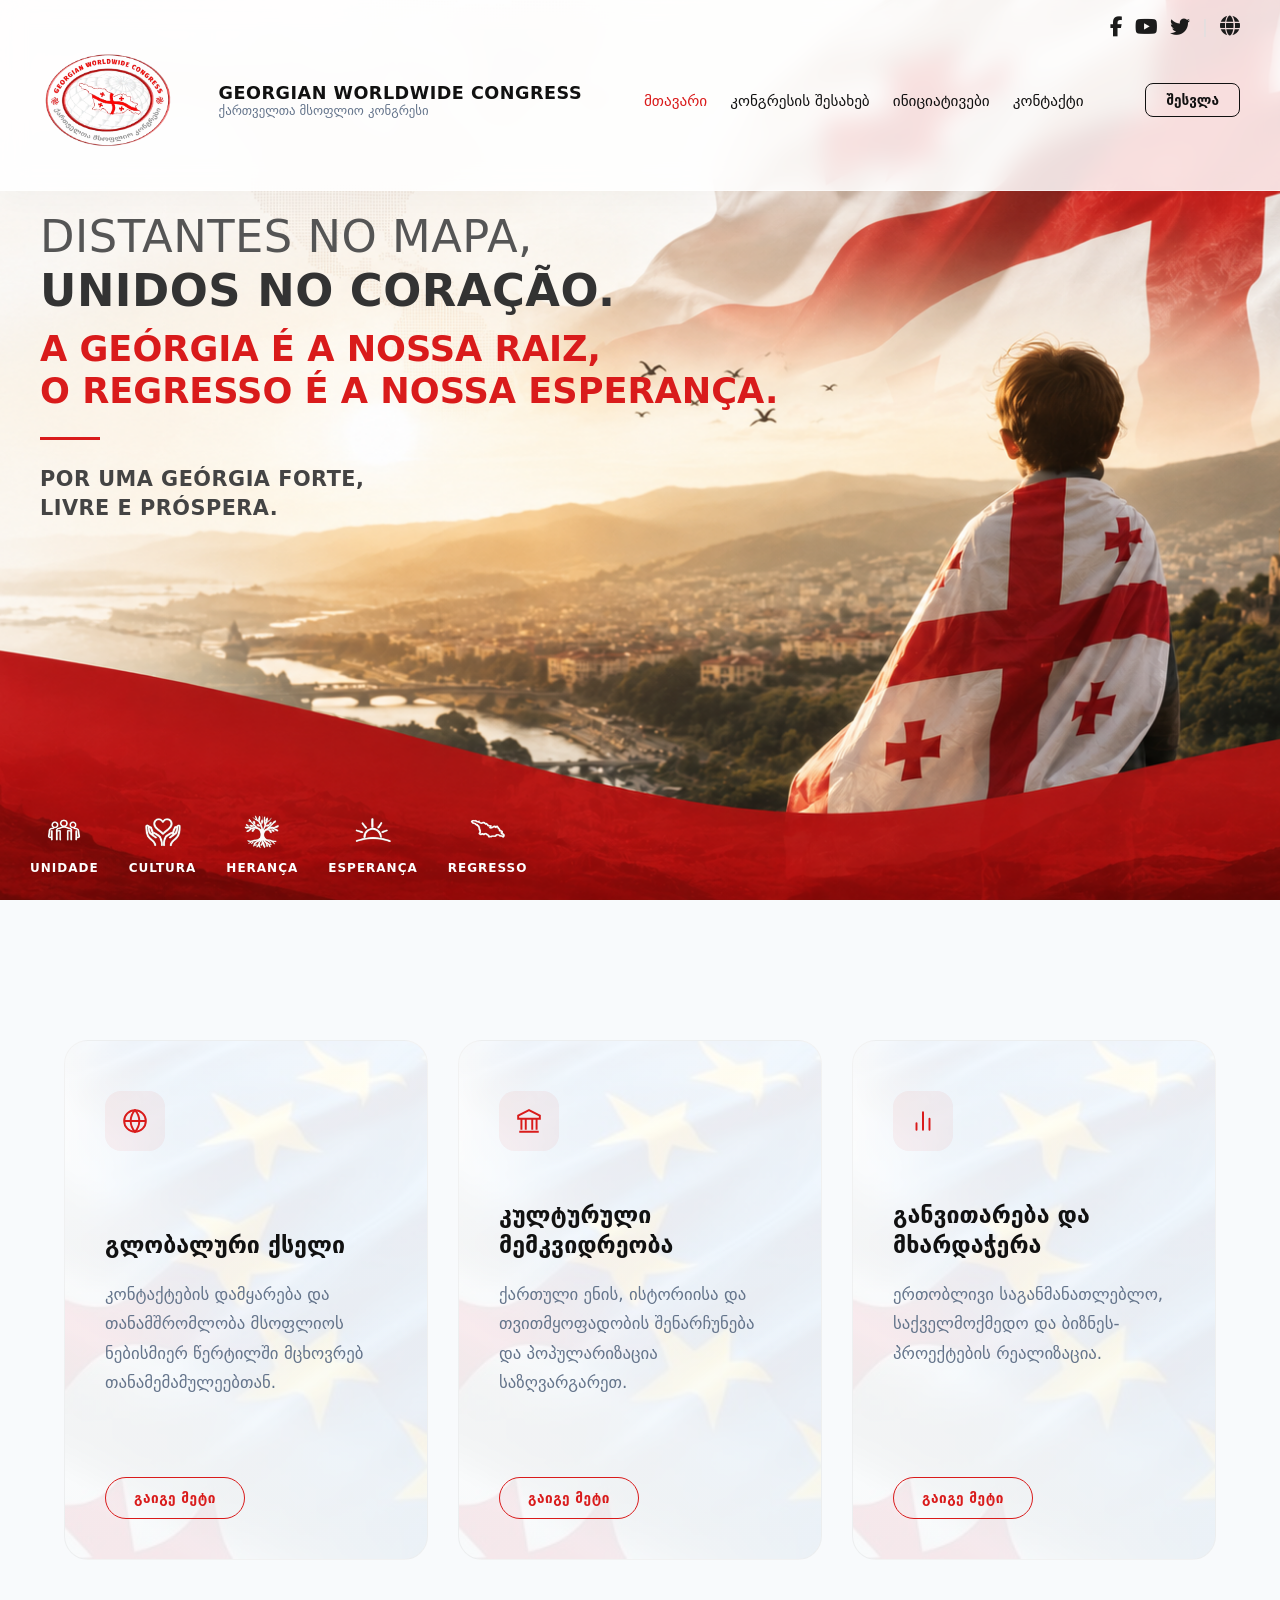
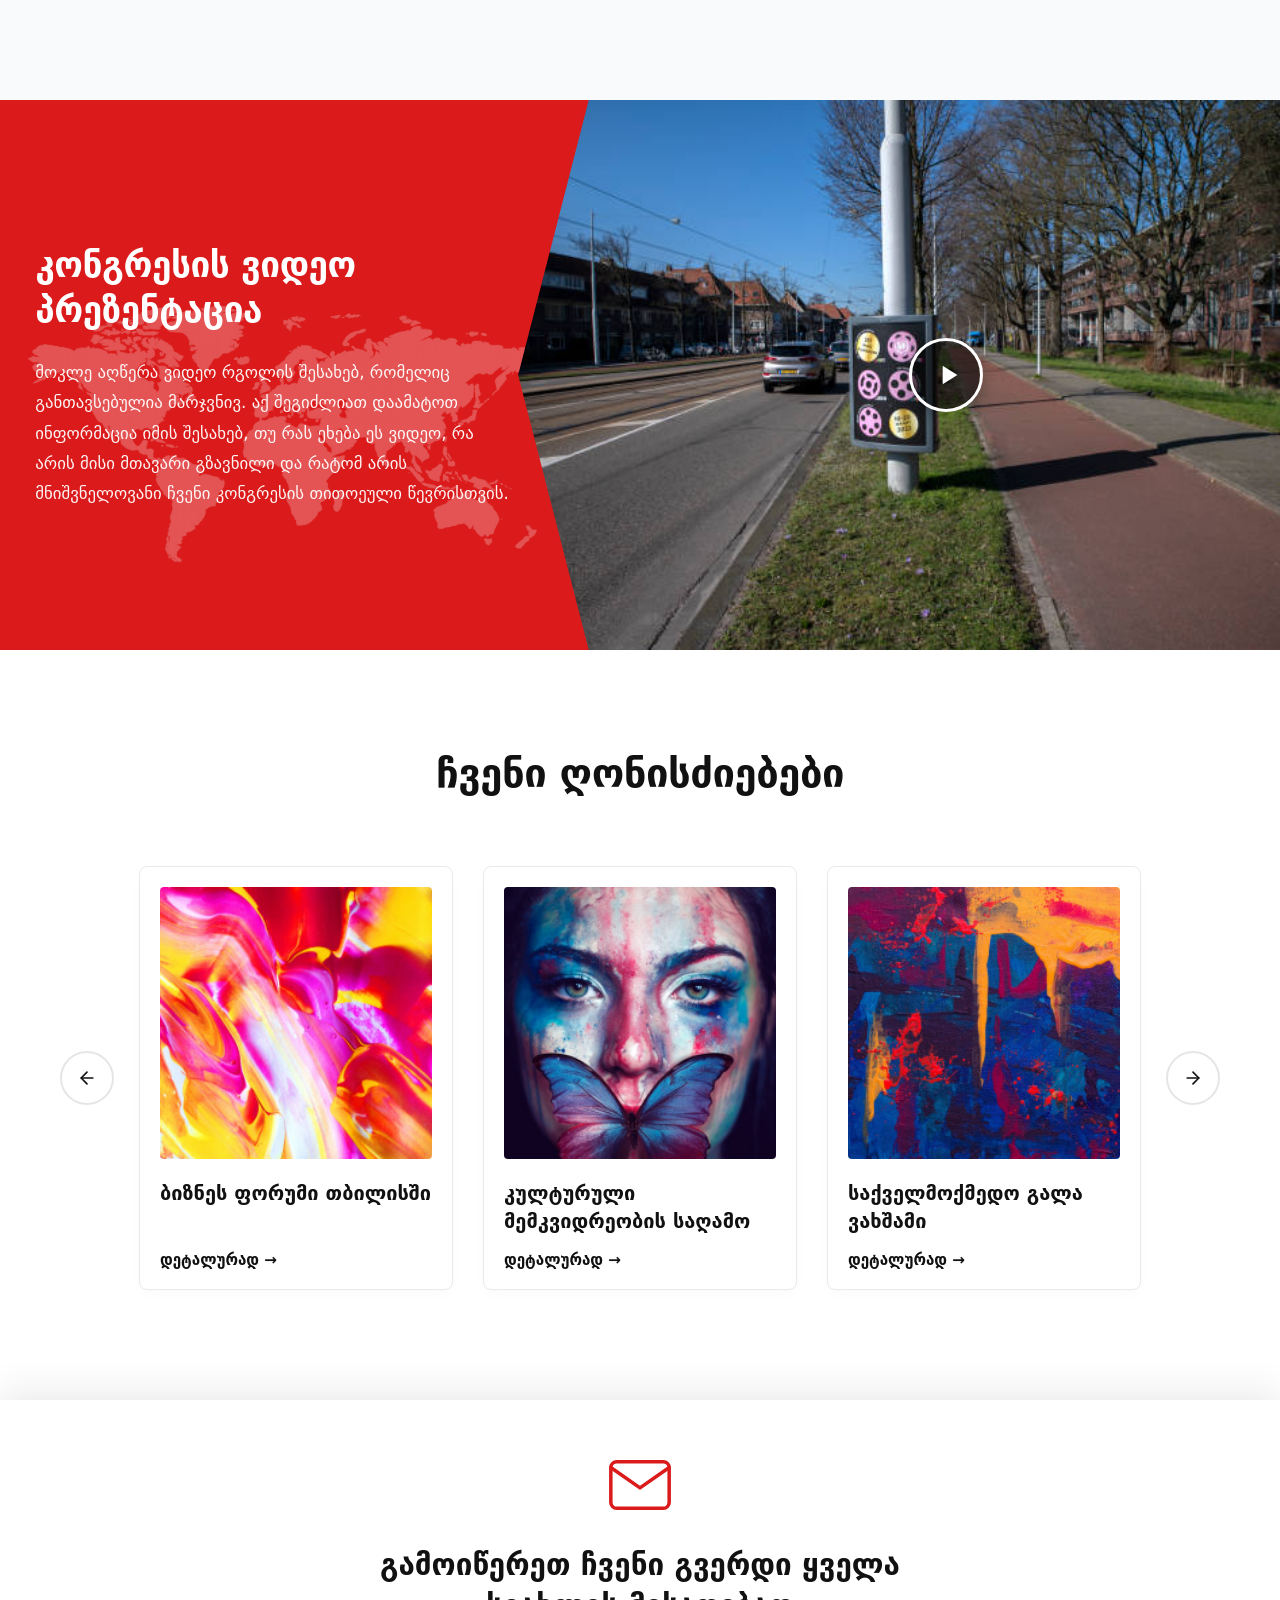
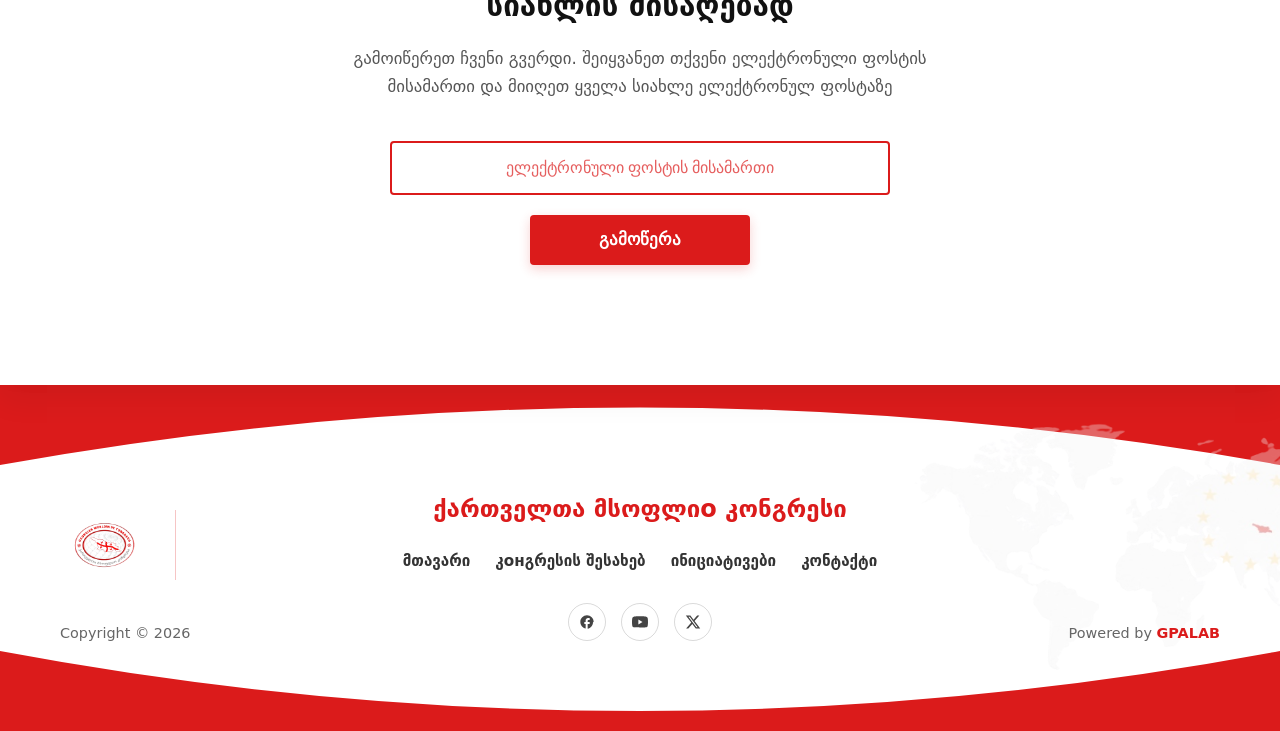
==== index.html @ 99707a94 "fix: update footer waves and position world map" ====
<!DOCTYPE html>
<html lang="ka">
<head>
    <meta charset="UTF-8">
    <meta name="viewport" content="width=device-width, initial-scale=1.0">
    <title>Georgian Worldwide Congress</title>
    <link rel="stylesheet" href="css/style.css">
    <link rel="stylesheet" href="https://cdnjs.cloudflare.com/ajax/libs/font-awesome/6.4.2/css/all.min.css">
</head>
<body>
<!-- ქუდი დაბინდული ფონის ეფექტით (Blur) -->
<header class="header">
    <div class="header__wrap">
        <!-- ლოგო -->
        <a href="#" class="logo">
            <img src="images/logo.png" alt="Logo" class="logo__img">
            <div class="logo__text">
                <span class="logo__title">Georgian Worldwide Congress</span>
                <span class="logo__subtitle">ქართველთა მსოფლიო კონგრესი</span>
            </div>
        </a>
        <!-- ნავიგაცია -->
        <nav class="header__nav">
            <ul class="navigation__list">
                <li><a href="#" class="navigation__link navigation__link--active">მთავარი</a></li>
                <li><a href="#" class="navigation__link">კონგრესის შესახებ</a></li>
                <li><a href="#" class="navigation__link">ინიციატივები</a></li>
                <li><a href="#" class="navigation__link">კონტაქტი</a></li>
            </ul>
            <!-- ბლოკი, რომელიც გამოსახული იქნება მხოლოდ მენიუს მობილურ ვერსიაში -->
            <div class="header__menu-mobile-meta">
                <div class="header__socials">
                    <a href="https://facebook.com" class="header__social-link" target="_blank"><i class="fab fa-facebook-f"></i></a>
                    <a href="https://youtube.com" class="header__social-link" target="_blank"><i class="fab fa-youtube"></i></a>
                    <a href="https://twitter.com" class="header__social-link" target="_blank"><i class="fab fa-twitter"></i></a>
                </div>
                <div class="header__lang">
                    <button class="header__lang-toggle" aria-label="Language"><i class="fas fa-globe"></i> ქართული</button>
                    <ul class="header__lang-dropdown">
                        <li><a href="#" class="header__lang-item active">ქართული</a></li>
                        <li><a href="#" class="header__lang-item">English</a></li>
                        <li><a href="#" class="header__lang-item">Deutsch</a></li>
                    </ul>
                </div>
            </div>
        </nav>
        <!-- მარჯვენა ნაწილი (სოც.ქსელები, ენა, ღილაკი დესკტოპებისთვის) -->
        <div class="header__right">
            <div class="header__top-bar">
                <div class="header__socials">
                    <a href="https://facebook.com" class="header__social-link" target="_blank"><i class="fab fa-facebook-f"></i></a>
                    <a href="https://youtube.com" class="header__social-link" target="_blank"><i class="fab fa-youtube"></i></a>
                    <a href="https://twitter.com" class="header__social-link" target="_blank"><i class="fab fa-twitter"></i></a>
                </div>
                <span class="header__divider">|</span>
                <div class="header__lang">
                    <button class="header__lang-toggle" aria-label="Language"><i class="fas fa-globe"></i></button>
                    <ul class="header__lang-dropdown">
                        <li><a href="#" class="header__lang-item active">ქართული</a></li>
                        <li><a href="#" class="header__lang-item">English</a></li>
                        <li><a href="#" class="header__lang-item">Deutsch</a></li>
                    </ul>
                </div>
            </div>
            <div class="header__action">
                <a href="#" class="btn btn--outline">შესვლა</a>
            </div>
        </div>
        <!-- ბურგერ-მენიუს ღილაკი -->
        <button class="header__burger" aria-label="Toggle menu">
            <span></span>
            <span></span>
            <span></span>
        </button>
    </div>
</header>
<main>
    <!-- პრემიალური Hero-ბლოკი ვიდეო-ფოტო ყდით -->
    <section class="hero-premium">
        <div class="hero-premium__container">
            <!-- ტექსტური ბლოკი -->
            <div class="hero-content">
                <h1 class="hero-content__title">
                    DISTANTES NO MAPA,<br>
                    <span>UNIDOS NO CORAÇÃO.</span>
                </h1>
                <p class="hero-content__subtitle">
                    A GEÓRGIA É A NOSSA RAIZ,<br>
                    O REGRESSO É A NOSSA ESPERANÇA.
                </p>
                <!-- წითელი გამყოფი ხაზი -->
                <div class="hero-content__divider"></div>
                <p class="hero-content__desc">
                    POR UMA GEÓRGIA FORTE,<br>
                    LIVRE E PRÓSPERA.
                </p>
            </div>
            <!-- დინამიური აიქონი ბმულების ბლოკი -->
            <div class="hero-features">
                <a href="#unidade" class="hero-features__item">
                    <div class="hero-features__icon">
                        <img src="images/icons/unidade.png" alt="Unidade" class="hero-features__img">
                    </div>
                    <span class="hero-features__label">UNIDADE</span>
                </a>
                <a href="#cultura" class="hero-features__item">
                    <div class="hero-features__icon">
                        <img src="images/icons/cultura.png" alt="Cultura" class="hero-features__img">
                    </div>
                    <span class="hero-features__label">CULTURA</span>
                </a>
                <a href="#heranca" class="hero-features__item">
                    <div class="hero-features__icon">
                        <img src="images/icons/life.png" alt="Life" class="hero-features__img">
                    </div>
                    <span class="hero-features__label">HERANÇA</span>
                </a>
                <a href="#esperanca" class="hero-features__item">
                    <div class="hero-features__icon">
                        <img src="images/icons/sun.png" alt="Sun Icon" class="hero-features__img">
                    </div>
                    <span class="hero-features__label">ESPERANÇA</span>
                </a>
                <a href="#regresso" class="hero-features__item">
                    <div class="hero-features__icon">
                        <img src="images/icons/geo.png" alt="Georgia map" class="hero-features__img">
                    </div>
                    <span class="hero-features__label">REGRESSO</span>
                </a>
            </div>
        </div>
    </section>
    <!-- ვიზულაური ბარათების ბლოკი (მოღვაწეობის მიმართულებები) -->
    <section class="features">
        <div class="container">
            <div class="features__grid">
                <!-- ბარათი 1 -->
                <a href="#" class="card card--network">
                    <div class="card__background-flag"></div>
                    <div class="card__icon-box">
                        <svg viewBox="0 0 24 24" fill="none" stroke="currentColor" stroke-width="1.8">
                            <circle cx="12" cy="12" r="10"/>
                            <path d="M12 2a15.3 15.3 0 0 1 4 10 15.3 15.3 0 0 1-4 10 15.3 15.3 0 0 1-4-10 15.3 15.3 0 0 1 4-10z"/>
                            <path d="M2 12h20"/>
                        </svg>
                    </div>
                    <h3 class="card__title">გლობალური ქსელი</h3>
                    <p class="card__text">კონტაქტების დამყარება და თანამშრომლობა მსოფლიოს ნებისმიერ წერტილში მცხოვრებ თანამემამულეებთან.</p>
                    <div class="card__action">
                        <span>გაიგე მეტი</span>
                    </div>
                </a>
                <!-- ბარათი 2 -->
                <a href="#" class="card card--culture">
                    <div class="card__background-flag"></div>
                    <div class="card__icon-box">
                        <svg viewBox="0 0 24 24" fill="none" stroke="currentColor" stroke-width="1.8">
                            <path d="M3 22h18M5 10v10M9 10v10M15 10v10M19 10v10M12 2L2 7v3h20V7L12 2z"/>
                        </svg>
                    </div>
                    <h3 class="card__title">კულტურული მემკვიდრეობა</h3>
                    <p class="card__text">ქართული ენის, ისტორიისა და თვითმყოფადობის შენარჩუნება და პოპულარიზაცია საზღვარგარეთ.</p>
                    <div class="card__action">
                        <span>გაიგე მეტი</span>
                    </div>
                </a>
                <!-- ბარათი 3 -->
                <a href="#" class="card card--growth">
                    <div class="card__background-flag"></div>
                    <div class="card__icon-box">
                        <svg viewBox="0 0 24 24" fill="none" stroke="currentColor" stroke-width="1.8">
                            <path d="M18 20V10M12 20V4M6 20v-6" stroke-linecap="round" stroke-linejoin="round"/>
                        </svg>
                    </div>
                    <h3 class="card__title">განვითარება და მხარდაჭერა</h3>
                    <p class="card__text">ერთობლივი საგანმანათლებლო, საქველმოქმედო და ბიზნეს-პროექტების რეალიზაცია.</p>
                    <div class="card__action">
                        <span>გაიგე მეტი</span>
                    </div>
                </a>
            </div>
        </div>
    </section>
    <!-- ==========================================================================
   6. ვიდეო სექცია (VIDEO SECTION)
   ========================================================================== -->
    <section class="video-section">
        <!-- მარცხენა ტექსტური ბლოკი -->
        <div class="video-section__content">
            <div class="video-section__bg-map"></div>
            <div class="video-section__text-wrapper">
                <h2 class="video-section__title">კონგრესის ვიდეო პრეზენტაცია</h2>
                <p class="video-section__text">
                    მოკლე აღწერა ვიდეო რგოლის შესახებ, რომელიც განთავსებულია მარჯვნივ. აქ შეგიძლიათ დაამატოთ ინფორმაცია იმის შესახებ, თუ რას ეხება ეს ვიდეო, რა არის მისი მთავარი გზავნილი და რატომ არის მნიშვნელოვანი ჩვენი კონგრესის თითოეული წევრისთვის.
                </p>
            </div>
        </div>
        <!-- მარჯვენა ნაწილი ვიდეოთი -->
        <div class="video-section__media">
            <video class="video-section__video" id="promo-video" playsinline poster="images/poster.jpg">
                <source src="videos/example.mp4" type="video/mp4">
                Your browser does not support the video tag.
            </video>
            <!-- ვიდეოს მართვის ღილაკი -->
            <button class="video-control-btn" id="video-control-btn" aria-label="Play video">
                <!-- აიქონი Play -->
                <svg class="icon-play" viewBox="0 0 24 24" fill="currentColor">
                    <path d="M8 5v14l11-7z"/>
                </svg>
                <!-- აიქონი Pause -->
                <svg class="icon-pause" viewBox="0 0 24 24" fill="currentColor" style="display: none;">
                    <path d="M6 19h4V5H6v14zm8-14v14h4V5h-4z"/>
                </svg>
                <!-- აიქონი Replay -->
                <svg class="icon-replay" viewBox="0 0 24 24" fill="currentColor" style="display: none;">
                    <path d="M12 5V1L7 6l5 5V7c3.31 0 6 2.69 6 6s-2.69 6-6 6-6-2.69-6-6H4c0 4.42 3.58 8 8 8s8-3.58 8-8-3.58-8-8-8z"/>
                </svg>
            </button>
        </div>
    </section>
    <!-- ==========================================================================
   7. ღონისძიებების სლაიდერი (EVENTS SLIDER)
   ========================================================================== -->
    <section class="events-section">
        <div class="events-container">
            <!-- სექციის სათაური -->
            <h2 class="events-section-title">ჩვენი ღონისძიებები</h2>
            <div class="slider-wrapper">
                <!-- მარცხენა ისარი -->
                <button class="slider-arrow prev-arrow" id="slider-prev" aria-label="Предыдущий слайд">
                    <svg viewBox="0 0 24 24" fill="none" stroke="currentColor" stroke-width="2" stroke-linecap="round" stroke-linejoin="round">
                        <line x1="19" y1="12" x2="5" y2="12"></line>
                        <polyline points="12 19 5 12 12 5"></polyline>
                    </svg>
                </button>
                <!-- სლაიდერის ფანჯარა -->
                <div class="events-slider-track" id="events-slider-track">
                    <!-- ბარათი 1 -->
                    <div class="event-card">
                        <div class="event-card__image-wrapper">
                            <img src="images/events/event-1.jpg" alt="Event 1" class="event-card__image">
                        </div>
                        <h3 class="event-card__title">ბიზნეს ფორუმი თბილისში</h3>
                        <a href="#" class="event-card__link">დეტალურად →</a>
                    </div>
                    <!-- ბარათი 2 -->
                    <div class="event-card">
                        <div class="event-card__image-wrapper">
                            <img src="images/events/event-2.jpg" alt="Event 2" class="event-card__image">
                        </div>
                        <h3 class="event-card__title">კულტურული მემკვიდრეობის საღამო</h3>
                        <a href="#" class="event-card__link">დეტალურად →</a>
                    </div>
                    <!-- ბარათი 3 -->
                    <div class="event-card">
                        <div class="event-card__image-wrapper">
                            <img src="images/events/event-3.jpg" alt="Event 3" class="event-card__image">
                        </div>
                        <h3 class="event-card__title">საქველმოქმედო გალა ვახშამი</h3>
                        <a href="#" class="event-card__link">დეტალურად →</a>
                    </div>
                    <!-- ბარათი 4 -->
                    <div class="event-card">
                        <div class="event-card__image-wrapper">
                            <img src="images/events/event-4.jpg" alt="Event 4" class="event-card__image">
                        </div>
                        <h3 class="event-card__title">ახალგაზრდული კონგრესი 2026</h3>
                        <a href="#" class="event-card__link">დეტალურად →</a>
                    </div>
                    <!-- ბარათი 5 -->
                    <div class="event-card">
                        <div class="event-card__image-wrapper">
                            <img src="images/events/event-5.jpg" alt="Event 5" class="event-card__image">
                        </div>
                        <h3 class="event-card__title">საინვესტიციო პანელი</h3>
                        <a href="#" class="event-card__link">დეტალურად →</a>
                    </div>
                </div>
                <!-- მარჯვენა ისარი -->
                <button class="slider-arrow next-arrow" id="slider-next" aria-label="Следующий слайд">
                    <svg viewBox="0 0 24 24" fill="none" stroke="currentColor" stroke-width="2" stroke-linecap="round" stroke-linejoin="round">
                        <line x1="5" y1="12" x2="19" y2="12"></line>
                        <polyline points="12 5 19 12 12 19"></polyline>
                    </svg>
                </button>
            </div>
        </div>
    </section>
    <!-- ==========================================================================
   8. სიახლეების გამოწერა (NEWSLETTER SECTION)
   ========================================================================== -->
    <section class="newsletter-section">
        <div class="newsletter-container">
            <!-- კონვერტის აიქონი -->
            <div class="newsletter-icon-wrapper">
                <svg class="newsletter-icon" viewBox="0 0 24 24" fill="none" stroke="currentColor" stroke-width="1.5" stroke-linecap="round" stroke-linejoin="round">
                    <path d="M4 4h16c1.1 0 2 .9 2 2v12c0 1.1-.9 2-2 2H4c-1.1 0-2-.9-2-2V6c0-1.1.9-2 2-2z"></path>
                    <polyline points="22,6 12,13 2,6"></polyline>
                </svg>
            </div>
            <!-- სათაურები ქართულად -->
            <h2 class="newsletter-title">გამოიწერეთ ჩვენი გვერდი ყველა სიახლის მისაღებად</h2>
            <p class="newsletter-subtitle">
                გამოიწერეთ ჩვენი გვერდი. შეიყვანეთ თქვენი ელექტრონული ფოსტის მისამართი და მიიღეთ ყველა სიახლე ელექტრონულ ფოსტაზე
            </p>
            <!-- გამოწერის ფორმა -->
            <form class="newsletter-form" id="newsletter-form">
                <div class="newsletter-input-group">
                    <input
                            type="email"
                            class="newsletter-input"
                            placeholder="ელექტრონული ფოსტის მისამართი"
                            required
                            aria-label="Email address"
                    >
                </div>
                <button type="submit" class="newsletter-btn">გამოწერა</button>
            </form>
        </div>
    </section>
</main>
<!-- ==========================================================================
   9. ფუტერი
   ========================================================================== -->
<footer class="main-footer">
    <div class="footer-wave-top">
        <svg viewBox="0 0 1440 140" fill="none" preserveAspectRatio="none" xmlns="http://www.w3.org/2000/svg">
            <path d="M0,0 L0,80 Q720,-35 1440,80 L1440,0 Z" fill="#DB1B1B"/>
        </svg>
    </div>
    <div class="footer-wave-bottom">
        <svg viewBox="0 0 1440 140" fill="none" preserveAspectRatio="none" xmlns="http://www.w3.org/2000/svg">
            <path d="M0,140 L0,60 Q720,180 1440,60 L1440,140 Z" fill="#DB1B1B"/>
        </svg>
    </div>
    <div class="footer-container">
        <div class="footer-grid">
            <div class="footer-col footer-col-left">
                <div class="logo-wrapper">
                    <img src="images/logo.png" alt="Logo" class="footer-left-logo">
                    <div class="vertical-divider"></div>
                </div>
                <div class="copyright-box">
                    <p class="footer-text">Copyright © 2026</p>
                </div>
            </div>
            <div class="footer-col footer-col-center">
                <h3 class="footer-brand-title">ქართველთა მსოფლიо კონგრესი</h3>
                <nav class="footer-nav">
                    <ul class="footer-nav-list">
                        <li><a href="#" class="footer-nav-link">მთავარი</a></li>
                        <li><a href="#" class="footer-nav-link">კонგრესის შესახებ</a></li>
                        <li><a href="#" class="footer-nav-link">ინიციატივები</a></li>
                        <li><a href="#" class="footer-nav-link">კონტაქტი</a></li>
                    </ul>
                </nav>
                <div class="footer-socials">
                    <a href="#" class="social-link" aria-label="Facebook">
                        <svg viewBox="0 0 24 24" fill="currentColor"><path d="M22 12c0-5.52-4.48-10-10-10S2 6.48 2 12c0 4.84 3.44 8.87 8 9.8V15H8v-3h2V9.5C10 7.57 11.57 6 13.5 6H16v3h-2c-.55 0-1 .45-1 1v2h3v3h-3v6.95c4.56-.93 8-4.96 8-9.75z"/></svg>
                    </a>
                    <a href="#" class="social-link" aria-label="YouTube">
                        <svg viewBox="0 0 24 24" fill="currentColor"><path d="M23.498 6.163a3.003 3.003 0 0 0-2.11-2.11C19.517 3.545 12 3.545 12 3.545s-7.517 0-9.388.507a3.003 3.003 0 0 0-2.11 2.11C0 8.033 0 12 0 12s0 3.967.502 5.837a3.003 3.003 0 0 0 2.11 2.11c1.871.507 9.388.507 9.388.507s7.517 0 9.388-.507a3.003 3.003 0 0 0 2.11-2.11C24 15.967 24 12 24 12s0-3.967-.502-5.837zM9.545 15.568V8.432L15.818 12l-6.273 3.568z"/></svg>
                    </a>
                    <a href="#" class="social-link" aria-label="Twitter">
                        <svg viewBox="0 0 24 24" fill="currentColor"><path d="M18.244 2.25h3.308l-7.227 8.26 8.502 11.24H16.17l-5.214-6.817L4.99 21.75H1.68l7.73-8.835L1.254 2.25H8.08l4.713 6.231zm-1.161 17.52h1.833L7.084 4.126H5.117z"/></svg>
                    </a>
                </div>
            </div>
            <div class="footer-col footer-col-right">
                <div class="placeholder-wrapper">
                    <!-- Здесь пусто, так как карта теперь позиционируется независимо ниже -->
                </div>
                <div class="developer-box">
                    <p class="footer-text">Powered by <a href="#" class="dev-link">GPALAB</a></p>
                </div>
            </div>
        </div>

        <!-- Крупная фоновая карта справа, заходящая под/над линии без обрезки -->
        <img src="images/flags/worldMap.png" alt="World Map" class="footer-bg-map">
    </div>
</footer>
<!-- ღილაკი ზემოთ (Back to Top) -->
<button class="back-to-top" id="backToTopBtn" aria-label="Наверх">
    <svg viewBox="0 0 24 24" fill="none" stroke="currentColor" stroke-width="2.5" stroke-linecap="round" stroke-linejoin="round">
        <line x1="12" y1="19" x2="12" y2="5"></line>
        <polyline points="5 12 12 5 19 12"></polyline>
    </svg>
</button>
<script src="js/main.js"></script>
</body>
</html>
---- css/style.css ----
/* ==========================================================================
   1. ცვლადები და სტილების განულება
   ========================================================================== */
:root {
    --color-primary: #D91B1B;
    --color-primary-hover: #F22222;
    --color-dark: #111111;
    --color-muted: #64748B;
    --color-light-bg: #F8FAFC;
    --color-white: #FFFFFF;
    --font-main: 'Inter', 'Segoe UI', system-ui, sans-serif;
    --transition: all 0.3s cubic-bezier(0.4, 0, 0.2, 1);
}
* {
    box-sizing: border-box;
    margin: 0;
    padding: 0;
}
body {
    font-family: var(--font-main);
    background-color: var(--color-light-bg);
    color: var(--color-dark);
    overflow-x: hidden;
}
body.no-scroll {
    overflow: hidden; /* Блокировка скролла при открытом меню */
}
.container {
    max-width: 1200px;
    margin: 0 auto;
    padding: 0 24px;
}
/* ==========================================================================
   2. ღილაკები
   ========================================================================== */
.btn {
    display: inline-flex;
    align-items: center;
    justify-content: center;
    padding: 14px 32px;
    font-size: 0.95rem;
    font-weight: 600;
    text-decoration: none;
    border-radius: 8px;
    transition: var(--transition);
    cursor: pointer;
}
.btn--primary {
    background-color: var(--color-primary);
    color: var(--color-white);
    box-shadow: 0 4px 14px rgba(217, 27, 27, 0.3);
}
.btn--primary:hover {
    background-color: var(--color-primary-hover);
    transform: translateY(-2px);
    box-shadow: 0 6px 20px rgba(217, 27, 27, 0.4);
}
.btn--secondary {
    background: rgba(255, 255, 255, 0.1);
    color: var(--color-white);
    backdrop-filter: blur(5px);
    border: 1px solid rgba(255, 255, 255, 0.2);
}
.btn--secondary:hover {
    background: rgba(255, 255, 255, 0.2);
    transform: translateY(-2px);
}
.btn--outline {
    background: transparent;
    color: var(--color-dark);
    border: 1.5px solid var(--color-dark);
    padding: 8px 20px;
    font-size: 0.85rem;
}
.btn--outline:hover {
    background: var(--color-dark);
    color: var(--color-white);
}
/* ==========================================================================
   3. ქუდი (HEADER)
   ========================================================================== */
.header {
    position: fixed;
    top: 0;
    left: 0;
    width: 100%;
    z-index: 1000;
    background: rgba(255, 255, 255, 0.85);
    backdrop-filter: blur(12px);
    border-bottom: 1px solid rgba(255, 255, 255, 0.4);
    box-shadow: 0 4px 30px rgba(0, 0, 0, 0.03);
}
.header__wrap {
    display: flex;
    align-items: center;
    justify-content: space-between;
    width: 100%;
    max-width: 1600px;
    margin: 0 auto;
    padding: 25px 40px 15px 15px;
    position: relative;
}
.logo {
    display: flex;
    align-items: center;
    gap: 16px;
    text-decoration: none;
    z-index: 1100;
}
.logo__img {
    height: 150px;
    width: auto;
    transition: height 0.3s ease;
}
.logo__title {
    display: block;
    font-size: 1.1rem;
    font-weight: 800;
    color: var(--color-dark);
    text-transform: uppercase;
    letter-spacing: 0.5px;
}
.logo__subtitle {
    display: block;
    font-size: 0.8rem;
    color: var(--color-muted);
}
.header__nav {
    display: flex;
    align-items: center;
}
.navigation__list {
    display: flex;
    list-style: none;
    gap: clamp(12px, 1.8vw, 24px);
    align-items: center;
}
.navigation__link {
    text-decoration: none;
    color: var(--color-dark);
    font-weight: 500;
    font-size: 0.95rem;
    transition: var(--transition);
    white-space: nowrap;
}
.navigation__link:hover,
.navigation__link--active {
    color: var(--color-primary);
}
.header__right {
    display: flex;
    align-items: center;
    gap: 20px;
}
.header__top-bar {
    position: absolute;
    top: 16px;
    right: 40px;
    display: flex;
    align-items: center;
    gap: 12px;
}
.header__socials {
    display: flex;
    align-items: center;
    gap: 12px;
}
.header__social-link {
    color: #1b1b1b;
    font-size: 1.25rem;
    transition: color 0.2s ease;
    display: inline-flex;
    align-items: center;
    justify-content: center;
    text-decoration: none;
}
.header__social-link:hover {
    color: var(--color-primary);
}
.header__divider {
    color: #e0e0e0;
    font-size: 1.1rem;
    user-select: none;
}
.header__lang {
    position: relative;
    display: inline-block;
}
.header__lang-toggle {
    background: none;
    border: none;
    padding: 0;
    color: #1b1b1b;
    font-size: 1.25rem;
    transition: color 0.2s ease;
    display: inline-flex;
    align-items: center;
    cursor: pointer;
}
.header__lang-toggle:hover {
    color: var(--color-primary);
}
.header__lang-dropdown {
    position: absolute;
    top: 100%;
    right: 0;
    margin-top: 8px;
    background-color: var(--color-white);
    border-radius: 6px;
    box-shadow: 0 4px 15px rgba(0, 0, 0, 0.1);
    border: 1px solid rgba(0, 0, 0, 0.08);
    list-style: none;
    padding: 6px 0;
    min-width: 110px;
    z-index: 1010;
    opacity: 0;
    visibility: hidden;
    transform: translateY(5px);
    transition: all 0.2s ease-in-out;
}
.header__lang:hover .header__lang-dropdown {
    opacity: 1;
    visibility: visible;
    transform: translateY(0);
}
.header__lang-item {
    display: block;
    padding: 8px 16px;
    color: var(--color-dark);
    font-size: 0.85rem;
    font-weight: 500;
    text-decoration: none;
    text-align: left;
    transition: background 0.15s ease, color 0.15s ease;
}
.header__lang-item:hover {
    background-color: var(--color-light-bg);
    color: var(--color-primary);
}
.header__lang-item.active {
    color: var(--color-primary);
    font-weight: 700;
}
.header__action {
    display: flex;
    align-items: center;
}
/*ბურგერის ღილაკი */
.header__burger {
    display: none;
    flex-direction: column;
    justify-content: space-between;
    width: 26px;
    height: 18px;
    background: transparent;
    border: none;
    cursor: pointer;
    z-index: 1100;
}
.header__burger span {
    display: block;
    width: 100%;
    height: 2px;
    background-color: var(--color-dark);
    border-radius: 2px;
    transition: var(--transition);
}
.header__burger.active span:nth-child(1) {
    transform: translateY(8px) rotate(45deg);
}
.header__burger.active span:nth-child(2) {
    opacity: 0;
}
.header__burger.active span:nth-child(3) {
    transform: translateY(-8px) rotate(-45deg);
}
/* მიუთითებლად ვმალავთ მობილურ მეტა-მონაცემებს კომპიუტერებზე */
.header__menu-mobile-meta {
    display: none;
}
/* ==========================================================================
   4. მთავარი ბანერი (HERO-PREMIUM)
   ========================================================================== */
.hero-premium {
    position: relative;
    height: 100vh;
    min-height: 800px;
    display: flex;
    align-items: center;
    background: url('../images/hero-bg.png') no-repeat center center;
    background-size: cover;
    background-color: var(--color-white);
    color: var(--color-dark);
    padding-top: 170px;
    overflow: hidden;
}
.hero-premium__container {
    position: relative;
    z-index: 3;
    width: 100%;
    max-width: 1600px;
    margin: 0 auto;
    padding: 0 40px;
    height: 100%;
    display: flex;
    flex-direction: column;
    justify-content: space-between;
}
.hero-content {
    max-width: 750px;
    margin-top: 40px;
}
.hero-content__title {
    font-size: 2.8rem;
    font-weight: 400;
    line-height: 1.2;
    color: #555555;
    letter-spacing: 0.5px;
    margin-bottom: 10px;
    text-transform: uppercase;
}
.hero-content__title span {
    font-weight: 700;
    color: #333333;
}
.hero-content__subtitle {
    font-size: 2.2rem;
    font-weight: 700;
    line-height: 1.2;
    color: var(--color-primary);
    text-transform: uppercase;
    margin-bottom: 25px;
}
.hero-content__divider {
    width: 60px;
    height: 3px;
    background-color: var(--color-primary);
    margin-bottom: 25px;
}
.hero-content__desc {
    font-size: 1.3rem;
    font-weight: 600;
    line-height: 1.4;
    color: #444444;
    text-transform: uppercase;
    letter-spacing: 0.5px;
}
.hero-features {
    display: flex;
    gap: 45px;
    margin-bottom: 50px;
    padding-left: 10px;
    align-self: flex-start;
}
a.hero-features__item {
    display: flex;
    flex-direction: column;
    align-items: center;
    gap: 12px;
    text-align: center;
    text-decoration: none;
    color: inherit;
    transition: var(--transition);
    cursor: pointer;
}
a.hero-features__item:hover {
    transform: translateY(-5px);
    opacity: 0.85;
}
.hero-features__icon {
    width: 45px;
    height: 45px;
    display: flex;
    align-items: center;
    justify-content: center;
}
.hero-features__img {
    width: 100%;
    height: 100%;
    object-fit: contain;
}
.hero-features__label {
    color: var(--color-white);
    font-size: 0.8rem;
    font-weight: 700;
    text-transform: uppercase;
    letter-spacing: 1px;
}
/* ==========================================================================
   5. ბარათების ბადე (FEATURES)
   ========================================================================== */
.features {
    padding: 140px 0;
    position: relative;
    z-index: 4;
}
.features__grid {
    display: grid;
    grid-template-columns: repeat(3, 1fr);
    gap: 30px;
}
.card {
    display: flex;
    flex-direction: column;
    background: linear-gradient(180deg, #FFFFFF 0%, #F9FBFC 100%);
    padding: 50px 40px 40px 40px;
    min-height: 520px;
    border-radius: 24px;
    text-decoration: none;
    color: inherit;
    border: 1px solid rgba(17, 17, 17, 0.05);
    position: relative;
    overflow: hidden;
    cursor: pointer;
    z-index: 1;
    transition: box-shadow 0.4s cubic-bezier(0.16, 1, 0.3, 1),
    border-color 0.4s ease;
}
.card__background-flag {
    position: absolute;
    top: 0;
    left: 0;
    width: 100%;
    height: 100%;
    background-image: url('../images/flags/geoeu.jpg');
    background-position: center;
    background-repeat: no-repeat;
    background-size: cover;
    opacity: 0.08;
    mix-blend-mode: multiply;
    pointer-events: none;
    z-index: 2;
    transition: opacity 0.4s ease, transform 0.4s ease;
}
.card__icon-box,
.card__title,
.card__text,
.card__action {
    position: relative;
    z-index: 3;
}
.card__icon-box {
    width: 60px;
    height: 60px;
    border-radius: 16px;
    display: flex;
    align-items: center;
    justify-content: center;
    margin-bottom: 35px;
    transition: background-color 0.4s ease, color 0.4s ease;
    background-color: rgba(219, 27, 27, 0.05);
    color: var(--color-primary);
}
.card__icon-box svg {
    width: 26px;
    height: 26px;
    stroke: currentColor;
}
.card__title {
    font-size: 1.45rem;
    font-weight: 700;
    line-height: 1.3;
    margin-bottom: 20px;
    color: var(--color-dark);
    min-height: 74px;
    display: flex;
    align-items: flex-end;
}
.card__text {
    color: var(--color-muted);
    font-size: 1.05rem;
    line-height: 1.75;
    margin-bottom: auto;
}
.card__action {
    display: inline-flex;
    align-items: center;
    justify-content: center;
    align-self: flex-start;
    padding: 12px 28px;
    background-color: transparent;
    border: 1.5px solid var(--color-primary);
    color: var(--color-primary);
    border-radius: 100px;
    font-size: 0.85rem;
    font-weight: 700;
    text-transform: uppercase;
    letter-spacing: 0.5px;
    margin-top: 35px;
    opacity: 1;
    transform: none;
    transition: background-color 0.35s ease,
    border-color 0.35s ease,
    color 0.35s ease;
}
/* ==========================================
   ეფექტები კურსორის მიტანისას (HOVER)
   ========================================== */
.card:hover {
    border-color: rgba(219, 27, 27, 0.15);
    box-shadow: 0 20px 40px rgba(219, 27, 27, 0.04);
}
.card:hover .card__background-flag {
    opacity: 0.15;
    transform: scale(1.02);
}
.card:hover .card__action {
    background-color: var(--color-primary);
    border-color: var(--color-primary);
    color: var(--color-white);
}
.card:hover .card__icon-box {
    background-color: var(--color-primary);
    color: var(--color-white);
}
/* ==========================================================================
   9. ფუტერი
   ========================================================================== */
.main-footer {
    background-color: #FFFFFF;
    position: relative;
    width: 100%;
    padding: 110px 0 90px 0;
    overflow: hidden;
    z-index: 1;
}
.footer-wave-top {
    position: absolute;
    top: 0;
    left: 0;
    width: 100%;
    height: 140px;
    line-height: 0;
}
.footer-wave-top svg {
    width: 100%;
    height: 100%;
}
.footer-wave-bottom {
    position: absolute;
    bottom: 0;
    left: 0;
    width: 100%;
    height: 140px;
    line-height: 0;
}
.footer-wave-bottom svg {
    width: 100%;
    height: 100%;
}
.footer-container {
    max-width: 1240px;
    margin: 0 auto;
    padding: 0 40px;
    position: relative;
    z-index: 2;
}
.footer-grid {
    display: grid;
    grid-template-columns: 1fr 2fr 1fr;
    gap: 20px;
    align-items: stretch;
}
.footer-col {
    display: flex;
    flex-direction: column;
    justify-content: space-between;
}
.footer-col-left {
    align-items: flex-start;
}
.logo-wrapper {
    display: flex;
    align-items: center;
    gap: 25px;
    height: 100px;
}
.footer-left-logo {
    max-width: 90px;
    height: auto;
}
.vertical-divider {
    width: 1px;
    height: 70px;
    background-color: rgba(219, 27, 27, 0.25);
}
.footer-col-center {
    align-items: center;
    text-align: center;
}
.footer-brand-title {
    font-size: 1.5rem;
    font-weight: 800;
    color: #DB1B1B;
    margin: 0 0 15px 0;
}
.footer-nav {
    margin-bottom: 20px;
}
.footer-nav-list {
    list-style: none;
    padding: 0;
    margin: 0;
    display: flex;
    gap: 25px;
}
.footer-nav-link {
    font-size: 0.95rem;
    font-weight: 600;
    color: #333333;
    text-decoration: none;
    transition: color 0.3s ease;
}
.footer-nav-link:hover {
    color: #DB1B1B;
}
.footer-socials {
    display: flex;
    gap: 15px;
}
.social-link {
    color: #444444;
    border: 1px solid rgba(0, 0, 0, 0.15);
    width: 38px;
    height: 38px;
    border-radius: 50%;
    display: flex;
    align-items: center;
    justify-content: center;
    transition: all 0.3s ease;
}
.social-link svg {
    width: 16px;
    height: 16px;
}
.social-link:hover {
    color: #DB1B1B;
    border-color: #DB1B1B;
    background-color: rgba(219, 27, 27, 0.03);
}
.footer-col-right {
    align-items: flex-end;
}
.placeholder-wrapper {
    height: 100px;
    display: flex;
    align-items: center;
    justify-content: flex-end;
}
.footer-right-placeholder {
    width: 85px;
    height: 85px;
}
.copyright-box, .developer-box {
    margin-top: 30px;
}
.footer-text {
    font-size: 0.9rem;
    color: #666666;
    margin: 0;
    font-weight: 500;
}
.dev-link {
    color: #DB1B1B;
    text-decoration: none;
    font-weight: 700;
    transition: color 0.3s ease;
}
.dev-link:hover {
    color: #111111;
}
.footer-bg-map {
    position: absolute;
    right: -150px;
    top: 30%;
    transform: translateY(-50%);
    width: 500px;
    height: auto;
    opacity: 0.35;
    z-index: 1;
    pointer-events: none;
}
.footer-grid {
    position: relative;
    z-index: 3;
}
@media (max-width: 991px) {
    .main-footer {
        padding: 60px 0;
    }
    .footer-wave-top, .footer-wave-bottom {
        height: 100px;
    }
    .footer-grid {
        grid-template-columns: 1fr;
        gap: 35px;
    }
    .footer-col {
        align-items: center;
        text-align: center;
        justify-content: center;
    }
    .logo-wrapper {
        justify-content: center;
        height: auto;
    }
    .vertical-divider {
        display: none;
    }
    .placeholder-wrapper {
        height: auto;
        justify-content: center;
    }
    .footer-nav-list {
        flex-direction: column;
        gap: 12px;
    }
    .copyright-box, .developer-box {
        margin-top: 10px;
    }
}
/* ==========================================================================
   7. ადაფტიურობა (MEDIA QUERIES)
   ========================================================================== */
/* --- ჰიდერის ადაფტიურობა ბურგერ-მენიუსთვის (1250px-ზე ნაკლები) --- */
@media (max-width: 1250px) {
    .header__wrap {
        padding: 15px 24px;
    }
    .logo__img {
        height: 100px;
    }
    .header__top-bar {
        position: static;
        margin-bottom: 0;
    }
    .header__right {
        margin-right: 45px;
    }
    /* ვაჩვენებთ ბურგერის ღილაკს */
    .header__burger {
        display: flex;
        position: absolute;
        right: 24px;
        top: 50%;
        transform: translateY(-50%);
    }
    .header__nav {
        position: fixed;
        top: 0;
        right: -100%;
        width: 320px;
        max-width: 85%;
        height: 100vh;
        background-color: var(--color-white);
        box-shadow: -10px 0 30px rgba(0, 0, 0, 0.08);
        padding: 120px 40px 40px 40px;
        flex-direction: column;
        align-items: flex-start;
        justify-content: space-between;
        transition: right 0.4s cubic-bezier(0.4, 0, 0.2, 1);
        z-index: 1050;
        overflow: hidden;
    }
    .header__nav::before {
        content: "";
        position: absolute;
        top: 50%;
        left: 50%;
        width: 100vh;
        height: 320px;
        transform: translate(-50%, -50%) rotate(90deg);
        z-index: 0;
        pointer-events: none;
        opacity: 0.06;
        background-image: url('../images/flags/geoeu.jpg');
        background-position: center;
        background-repeat: no-repeat;
        background-size: cover;
    }
    .header__nav.active {
        right: 0;
    }
    .navigation__list,
    .header__menu-mobile-meta {
        position: relative;
        z-index: 1;
    }
    .navigation__list {
        flex-direction: column;
        align-items: flex-start;
        gap: 24px;
        width: 100%;
    }
    .navigation__link {
        font-size: 1.1rem;
    }
    .header__menu-mobile-meta {
        display: flex;
        flex-direction: column;
        gap: 24px;
        width: 100%;
        padding-top: 30px;
        border-top: 1px solid rgba(0, 0, 0, 0.08);
        margin-top: auto;
    }
    .header__menu-mobile-meta .header__socials {
        justify-content: flex-start;
        gap: 20px;
    }
    .header__menu-mobile-meta .header__lang-toggle {
        font-size: 1rem;
        font-weight: 600;
        gap: 8px;
    }
    .header__menu-mobile-meta .header__lang-dropdown {
        position: static;
        opacity: 1;
        visibility: visible;
        transform: none;
        box-shadow: none;
        border: none;
        padding: 10px 0 0 10px;
    }
}
/* --- პლანშეტები და მცირე ზომის ლეპტოპები (1200px-ზე ნაკლები) --- */
@media (max-width: 1200px) {
    .hero-features {
        gap: 40px;
    }
}
/* --- შეზღუდული დიაპაზონი პლანშეტებისთვის (769px-დან 1024px-მდე) --- */
@media (min-width: 769px) and (max-width: 1024px) {
    .hero-premium {
        height: 100vh;
        min-height: 600px;
        padding-top: 150px;
    }
    .hero-features {
        gap: 20px;
        flex-wrap: nowrap !important;
        margin-bottom: 25px;
        margin-left: -25px;
        padding-left: 0;
    }
    .hero-features__icon {
        width: 32px;
        height: 32px;
    }
    .hero-features__label {
        font-size: 0.7rem;
        letter-spacing: 0.3px;
    }
}
/* --- 992px-ზე ნაკლები ეკრანები --- */
@media (max-width: 992px) {
    .features__grid {
        grid-template-columns: 1fr;
    }
    .features {
        margin-top: 0;
        padding: 40px 0;
    }
    .hero-content__title {
        font-size: 2rem;
    }
    .hero-content__subtitle {
        font-size: 1.6rem;
    }
}
/* --- მობილური ეკრანები (768px-ზე ნაკლები) --- */
@media (max-width: 768px) {
    .header__wrap {
        padding: 10px 16px;
    }
    .logo__img {
        height: 75px;
    }
    .logo__title {
        font-size: 0.9rem;
    }
    .logo__subtitle {
        font-size: 0.7rem;
    }
    .header__right {
        display: none;
    }
    .header__burger {
        right: 16px;
    }
    .header__nav {
        width: 320px;
        max-width: 85%;
        padding-top: 100px;
    }
    /* ბანერის დაყენებები */
    .hero-premium {
        padding-top: 130px;
        min-height: 550px;
    }
    .hero-content__title {
        font-size: 1.5rem;
    }
    .hero-content__subtitle {
        font-size: 1.2rem;
        margin-bottom: 15px;
    }
    .hero-content__divider {
        margin-bottom: 15px;
    }
    .hero-content__desc {
        font-size: 0.95rem;
    }
    .hero-features {
        gap: 12px;
        flex-wrap: nowrap !important;
        margin-bottom: 12px;
        margin-left: -30px;
        padding-left: 0;
    }
    .hero-features__icon {
        width: 26px;
        height: 26px;
    }
    .hero-features__label {
        font-size: 0.6rem;
        letter-spacing: 0.3px;
    }
}
/* --- ძალიან პატარა მობილურები (480px-ზე ნაკლები) --- */
@media (max-width: 480px) {
    .hero-features {
        gap: 8px;
        margin-bottom: -5px;
        margin-left: -40px;
    }
    .hero-features__icon {
        width: 22px;
        height: 22px;
    }
    .hero-features__label {
        font-size: 0.55rem;
    }
}
/* --- მკაცრი ფიქსები პლანშეტებისთვის ლანდშაფტურ ორიენტაციაში --- */
@media (min-width: 768.1px) and (max-width: 1024px) {
    .hero-features {
        gap: 25px !important;
        margin-left: -20px !important;
        margin-bottom: 12px !important;
        flex-wrap: nowrap !important;
    }
    .hero-features__icon {
        width: 32px !important;
        height: 32px !important;
    }
    .hero-features__label {
        font-size: 0.7rem !important;
    }
}
/* ---  ტექსტის კორექტირებები ბანერზე (992px-დან 1024px-მდე) --- */
@media (min-width: 992px) and (max-width: 1024px) {
    .hero-content {
        max-width: 620px !important;
    }
    .hero-content__title {
        font-size: 2.3rem !important;
        line-height: 1.2 !important;
        margin-bottom: 10px !important;
    }
    .hero-content__subtitle {
        font-size: 1.6rem !important;
        line-height: 1.3 !important;
        margin-bottom: 15px !important;
    }
    .hero-content__divider {
        margin-bottom: 15px !important;
    }
    .hero-content__desc {
        font-size: 1.1rem !important;
        line-height: 1.4 !important;
    }
}
/* --- დაყენებები მცირე ზმის ლეპტოპებისთვის (1024px-დან 1295px-მდე) --- */
@media (min-width: 1024.1px) and (max-width: 1295px) {
    .hero-features {
        gap: 30px !important;
        margin-left: -20px !important;
        margin-bottom: 25px !important;
        flex-wrap: nowrap !important;
    }
    .hero-features__icon {
        width: 36px !important;
        height: 36px !important;
    }
    .hero-features__label {
        font-size: 0.75rem !important;
    }
}
/* ==========================================================================
   6. ვიდეო სექცია (VIDEO SECTION)
   ========================================================================== */
.video-section {
    display: grid;
    grid-template-columns: 46% 54%;
    min-height: 550px;
    width: 100%;
    position: relative;
    overflow: hidden;
    background-color: #DB1B1B;
}
.video-section__content {
    position: relative;
    display: flex;
    align-items: center;
    justify-content: flex-start;
    padding: 60px 12% 60px 6%;
    background-color: #DB1B1B;
    z-index: 2;
    clip-path: polygon(0 0, 100% 0, 88% 50%, 100% 100%, 0 100%);
}
.video-section__bg-map {
    position: absolute;
    bottom: 5%;
    left: 2%;
    width: 95%;
    height: 85%;
    background-image: url('../images/world-map-white.png');
    background-repeat: no-repeat;
    background-size: contain;
    background-position: left bottom;
    opacity: 0.25;
    pointer-events: none;
    z-index: 1;
}
.video-section__text-wrapper {
    max-width: 500px;
    color: #FFFFFF;
    position: relative;
    z-index: 3;
}
.video-section__title {
    font-size: 2.2rem;
    font-weight: 800;
    line-height: 1.3;
    margin-bottom: 24px;
    letter-spacing: -0.5px;
}
.video-section__text {
    font-size: 1.05rem;
    line-height: 1.8;
    opacity: 0.95;
}
.video-section__media {
    position: relative;
    width: 115%;
    height: 100%;
    margin-left: -15%;
    z-index: 1;
}
.video-section__video {
    position: absolute;
    top: 0;
    left: 0;
    width: 100%;
    height: 100%;
    object-fit: cover;
}
/* ==========================================
   ადაფტიურობა
   ========================================== */
@media (max-width: 991px) {
    .video-section {
        grid-template-columns: 1fr;
        min-height: auto;
    }
    .video-section__content {
        padding: 60px 30px;
        clip-path: none;
    }
    .video-section__bg-map {
        width: 100%;
        height: 100%;
        top: 0;
        left: 0;
        background-position: center;
        opacity: 0.15;
    }
    .video-section__title {
        font-size: 1.8rem;
    }
    .video-section__media {
        height: 350px;
        margin-left: 0;
        width: 100%;
    }
}
/* ==========================================================================
   დაყენებული ღილაკი PLAY/PAUSE (YOUTUBE STYLE)
   ========================================================================== */
.video-control-btn {
    position: absolute;
    top: 50%;
    left: 58%;
    transform: translate(-50%, -50%) scale(1);
    width: 74px;
    height: 74px;
    background-color: rgba(0, 0, 0, 0.6);
    border: 3px solid #FFFFFF;
    border-radius: 50%;
    color: #FFFFFF;
    cursor: pointer;
    display: flex;
    align-items: center;
    justify-content: center;
    z-index: 10;
    transition: all 0.3s cubic-bezier(0.4, 0, 0.2, 1);
    outline: none;
    box-shadow: 0 4px 15px rgba(0, 0, 0, 0.3);
}
.video-control-btn svg {
    width: 32px;
    height: 32px;
}
.video-control-btn .icon-play {
    transform: translateX(2px);
}
.video-control-btn:hover {
    background-color: #DB1B1B;
    border-color: #DB1B1B;
    transform: translate(-50%, -50%) scale(1.1);
    box-shadow: 0 6px 20px rgba(219, 27, 27, 0.4);
}
.video-section__media.is-playing .video-control-btn {
    opacity: 0;
    visibility: hidden;
    transform: translate(-50%, -50%) scale(0.8);
}
.video-section__media.is-playing:hover .video-control-btn {
    opacity: 1;
    visibility: visible;
    transform: translate(-50%, -50%) scale(1);
}
/* ადაფტიურობა მობილურებისთვის */
@media (max-width: 991px) {
    .video-control-btn {
        left: 50%;
        width: 60px;
        height: 60px;
    }
    .video-control-btn svg {
        width: 24px;
        height: 24px;
    }
}
/* ==========================================================================
   7. ღონისძიებების სლაიდერი (EVENTS SLIDER)
   ========================================================================== */
.events-section {
    padding: 100px 0;
    background-color: #FFFFFF;
    width: 100%;
    overflow: hidden;
}
.events-container {
    max-width: 1200px;
    margin: 0 auto;
    padding: 0 20px;
}
/* სექციის სათაური */
.events-section-title {
    font-size: 2.5rem;
    font-weight: 800;
    color: #111111;
    text-align: center;
    margin-bottom: 60px;
    letter-spacing: -0.5px;
}
/* სლაიდერის გარსი ისრებით */
.slider-wrapper {
    position: relative;
    display: flex;
    align-items: center;
    gap: 20px;
}
/* სლაიდერის ტრეკი (სქროლ-კონტეინერი) */
.events-slider-track {
    display: flex;
    gap: 30px;
    overflow-x: auto;
    scroll-behavior: smooth;
    width: 100%;
    padding: 10px 5px;
    /* ვმალავთ სქროლს Webkit-ში (Chrome, Safari) */
    scrollbar-width: none; /* Firefox */
}
.events-slider-track::-webkit-scrollbar {
    display: none; /* Chrome/Safari */
}
/* ღონისძიების ბარატი */
.event-card {
    flex: 0 0 calc((100% - 60px) / 3); /* ზუსტად სამი ბარათი ფოკუსში */
    display: flex;
    flex-direction: column;
    box-sizing: border-box;
    background-color: #FFFFFF;
    border: 1px solid #EAEAEA;
    padding: 20px;
    border-radius: 8px;
    transition: all 0.4s cubic-bezier(0.16, 1, 0.3, 1);
    box-shadow: 0 4px 12px rgba(0, 0, 0, 0.02);
    cursor: pointer;
}
.event-card:hover {
    border-color: #DB1B1B;
    transform: translateY(-6px);
    box-shadow: 0 12px 30px rgba(219, 27, 27, 0.08);
}
/* კონტეინერი ფოტოსთვის */
.event-card__image-wrapper {
    width: 100%;
    aspect-ratio: 1 / 1;
    overflow: hidden;
    background-color: #F5F5F7;
    border-radius: 4px;
    margin-bottom: 20px;
}
.event-card__image {
    width: 100%;
    height: 100%;
    object-fit: cover;
    transition: transform 0.6s cubic-bezier(0.16, 1, 0.3, 1);
}
.event-card:hover .event-card__image {
    transform: scale(1.04);
}
.event-card:hover .event-card__image-wrapper {
    border-color: #DB1B1B;
}
/* ღონისძიების სახელი ფოტოს ქვეშ */
.event-card__title {
    font-size: 1.25rem;
    font-weight: 700;
    color: #111111;
    line-height: 1.4;
    margin: 0 0 16px 0;
    display: -webkit-box;
    -webkit-line-clamp: 2;
    -webkit-box-orient: vertical;
    overflow: hidden;
    height: 2.8em;
    transition: color 0.3s ease;
}
.event-card:hover .event-card__title {
    color: #DB1B1B;
}
/* ბმული "დეტალურად" */
.event-card__link {
    font-size: 0.95rem;
    font-weight: 700;
    color: #111111;
    text-decoration: none;
    display: inline-flex;
    align-items: center;
    margin-top: auto;
    transition: all 0.3s ease;
}
.event-card:hover .event-card__link {
    color: #DB1B1B;
    transform: translateX(4px);
}
/* ნავიგაციის ისრების სტილიზირება */
.slider-arrow {
    flex: 0 0 54px;
    height: 54px;
    border-radius: 50%;
    border: 2px solid #E5E5E5;
    background-color: #FFFFFF;
    color: #111111;
    cursor: pointer;
    display: flex;
    align-items: center;
    justify-content: center;
    transition: all 0.3s ease;
    z-index: 5;
}
.slider-arrow svg {
    width: 20px;
    height: 20px;
    transition: transform 0.3s ease;
}
/* ეფექტი ისრებზე კურსორის მიტანისას */
.slider-arrow:hover {
    border-color: #DB1B1B;
    background-color: #DB1B1B;
    color: #FFFFFF;
}
.prev-arrow:hover svg {
    transform: translateX(-2px);
}
.next-arrow:hover svg {
    transform: translateX(2px);
}
/* ადაფტიურობა */
@media (max-width: 991px) {
    .event-card {
        flex: 0 0 calc((100% - 30px) / 2);
    }
    .events-section-title {
        font-size: 2rem;
        margin-bottom: 40px;
    }
}
@media (max-width: 600px) {
    .event-card {
        flex: 0 0 85%;
    }
    .slider-arrow {
        display: none;
    }
    .slider-wrapper {
        gap: 0;
    }
}
/* ==========================================================================
   8. სიახლეების გამოწერა (NEWSLETTER SECTION)
   ========================================================================== */
.newsletter-section {
    padding: 50px 0 120px 0;
    background-color: #FFFFFF;
    width: 100%;
    position: relative;
    z-index: 10;
    box-shadow:
            0 -15px 30px rgba(0, 0, 0, 0.06),
            0 15px 30px rgba(0, 0, 0, 0.06);
}
.newsletter-container {
    max-width: 700px;
    margin: 0 auto;
    padding: 0 20px;
    display: flex;
    flex-direction: column;
    align-items: center;
    text-align: center;
}
.newsletter-icon-wrapper {
    color: #DB1B1B;
    margin-bottom: 25px;
    display: inline-flex;
    justify-content: center;
    align-items: center;
}
.newsletter-icon {
    width: 70px;
    height: 70px;
    stroke-width: 1.2px;
}
.newsletter-title {
    font-size: 1.85rem;
    font-weight: 800;
    color: #111111;
    line-height: 1.4;
    margin-bottom: 16px;
}
.newsletter-subtitle {
    font-size: 1.05rem;
    line-height: 1.7;
    color: #555555;
    max-width: 620px;
    margin-bottom: 40px;
}
.newsletter-form {
    width: 100%;
    max-width: 500px;
    display: flex;
    flex-direction: column;
    gap: 20px;
    align-items: center;
}
.newsletter-input-group {
    width: 100%;
}
.newsletter-input {
    width: 100%;
    height: 54px;
    padding: 0 20px;
    font-size: 1rem;
    color: #111111;
    background-color: #FFFFFF;
    border: 2px solid #DB1B1B;
    border-radius: 4px;
    outline: none;
    box-sizing: border-box;
    text-align: center;
    transition: all 0.3s ease;
}
.newsletter-input::placeholder {
    color: #DB1B1B;
    opacity: 0.7;
}
.newsletter-input:focus {
    box-shadow: 0 0 10px rgba(219, 27, 27, 0.15);
}
.newsletter-btn {
    width: 220px;
    height: 50px;
    background-color: #DB1B1B;
    color: #FFFFFF;
    font-size: 1.05rem;
    font-weight: 700;
    border: none;
    border-radius: 4px;
    cursor: pointer;
    transition: all 0.3s ease;
    display: flex;
    align-items: center;
    justify-content: center;
    box-shadow: 0 4px 12px rgba(219, 27, 27, 0.2);
}
.newsletter-btn:hover {
    background-color: #b01212;
    transform: translateY(-2px);
    box-shadow: 0 6px 18px rgba(219, 27, 27, 0.3);
}
.newsletter-btn:active {
    transform: translateY(0);
}
/* ==========================================
   ადაფტიურობა
   ========================================== */
@media (max-width: 768px) {
    .newsletter-section {
        padding: 60px 0 80px 0;
    }
    .newsletter-title {
        font-size: 1.5rem;
    }
    .newsletter-subtitle {
        font-size: 0.95rem;
        margin-bottom: 30px;
    }
    .newsletter-icon {
        width: 55px;
        height: 55px;
    }
    .newsletter-input {
        height: 50px;
    }
    .newsletter-btn {
        width: 100%;
    }
}
/* ==========================================================================
   КНОПКА НАВЕРХ (BACK TO TOP BUTTON)
   ========================================================================== */
.back-to-top {
    position: fixed;
    bottom: 30px;
    right: 30px;
    width: 50px;
    height: 50px;
    background-color: #FFFFFF;
    color: #DB1B1B;
    border: 2px solid #DB1B1B;
    border-radius: 50%;
    cursor: pointer;
    display: flex;
    align-items: center;
    justify-content: center;
    z-index: 999; /* Поверх всех элементов, включая нашу "плиту" */

    /* Скрыта по умолчанию */
    opacity: 0;
    visibility: hidden;
    transform: translateY(15px);

    transition: all 0.3s cubic-bezier(0.16, 1, 0.3, 1);
    box-shadow: 0 4px 12px rgba(0, 0, 0, 0.1);
}

.back-to-top svg {
    width: 20px;
    height: 20px;
    transition: transform 0.3s ease;
}

/* Состояние, когда кнопка становится видимой (навешивается через JS) */
.back-to-top.is-visible {
    opacity: 1;
    visibility: visible;
    transform: translateY(0);
}

/* Ховер эффект: красивый переход в красный цвет */
.back-to-top:hover {
    background-color: #DB1B1B;
    color: #FFFFFF;
    box-shadow: 0 6px 18px rgba(219, 27, 27, 0.3);
}

.back-to-top:hover svg {
    transform: translateY(-2px); /* Стрелочка слегка приподнимается */
}

/* Адаптивность под мобильные */
@media (max-width: 768px) {
    .back-to-top {
        bottom: 20px;
        right: 20px;
        width: 44px;
        height: 44px;
    }
}
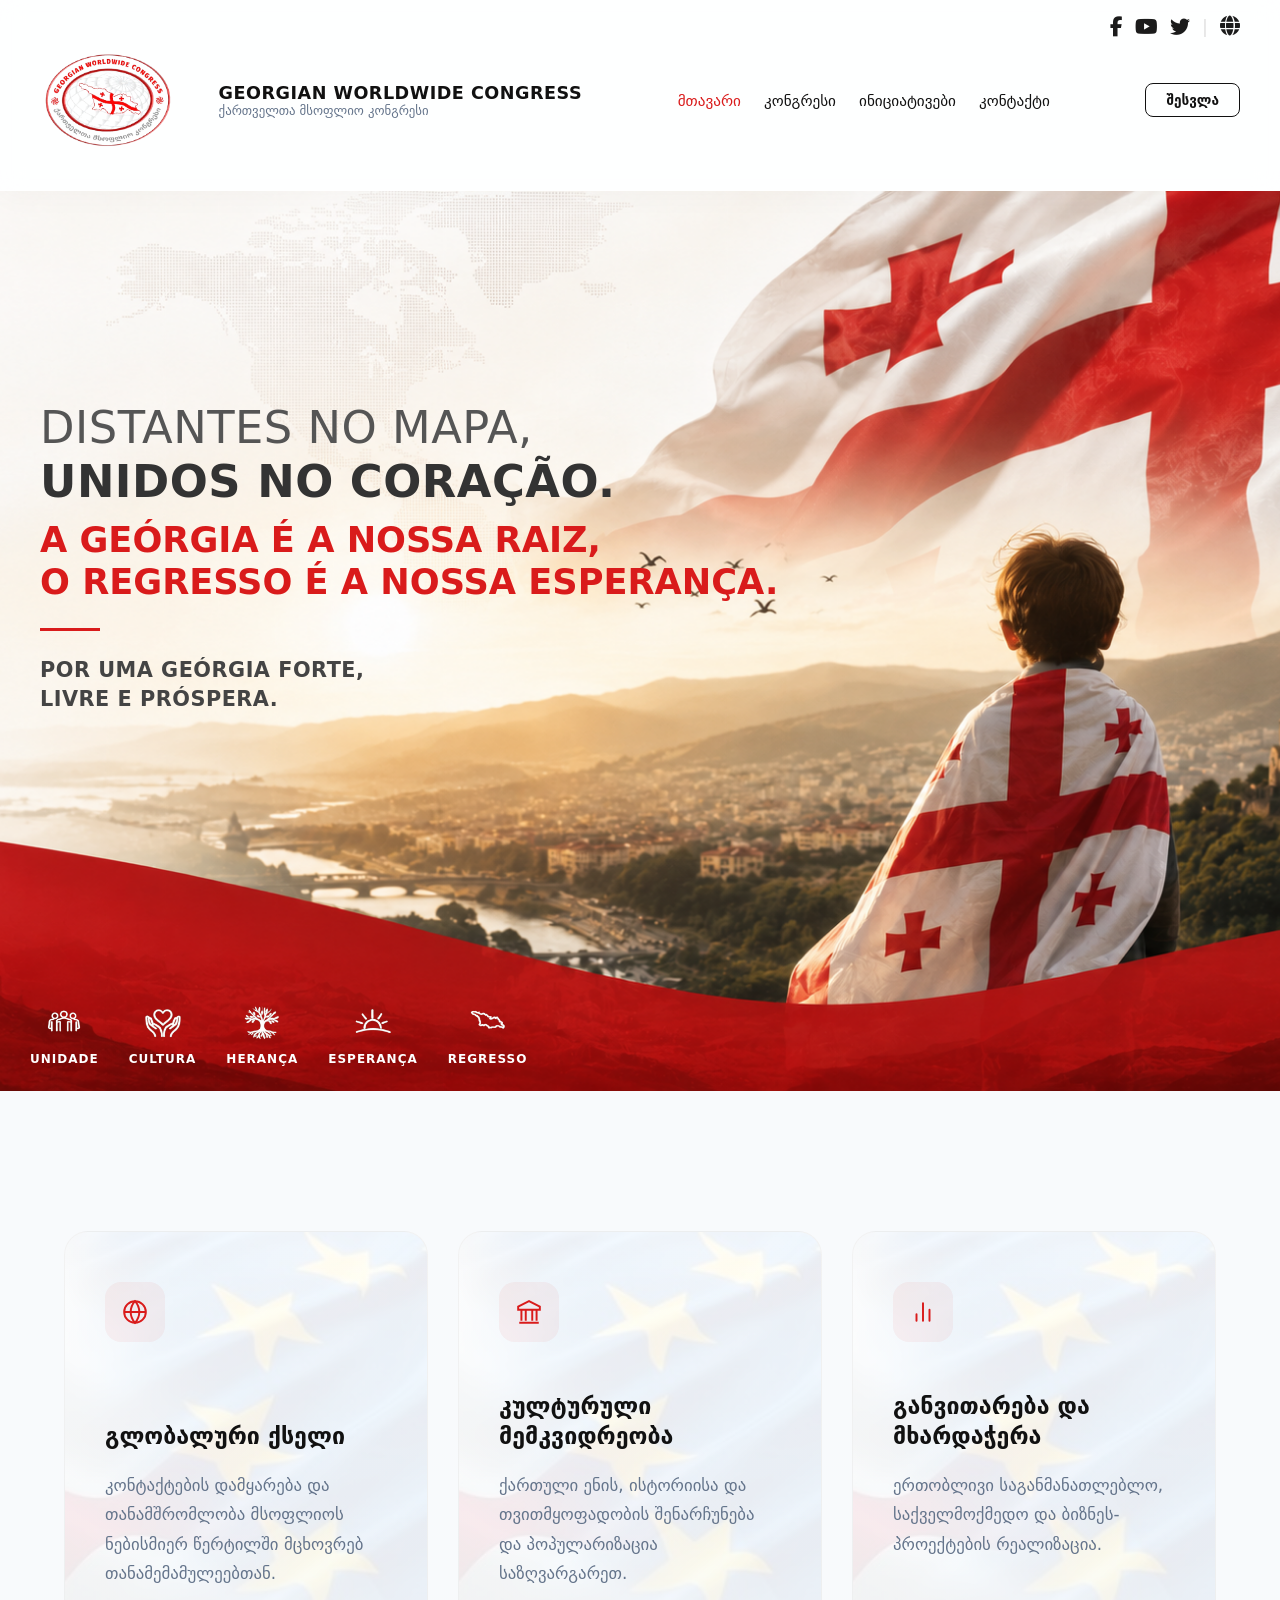
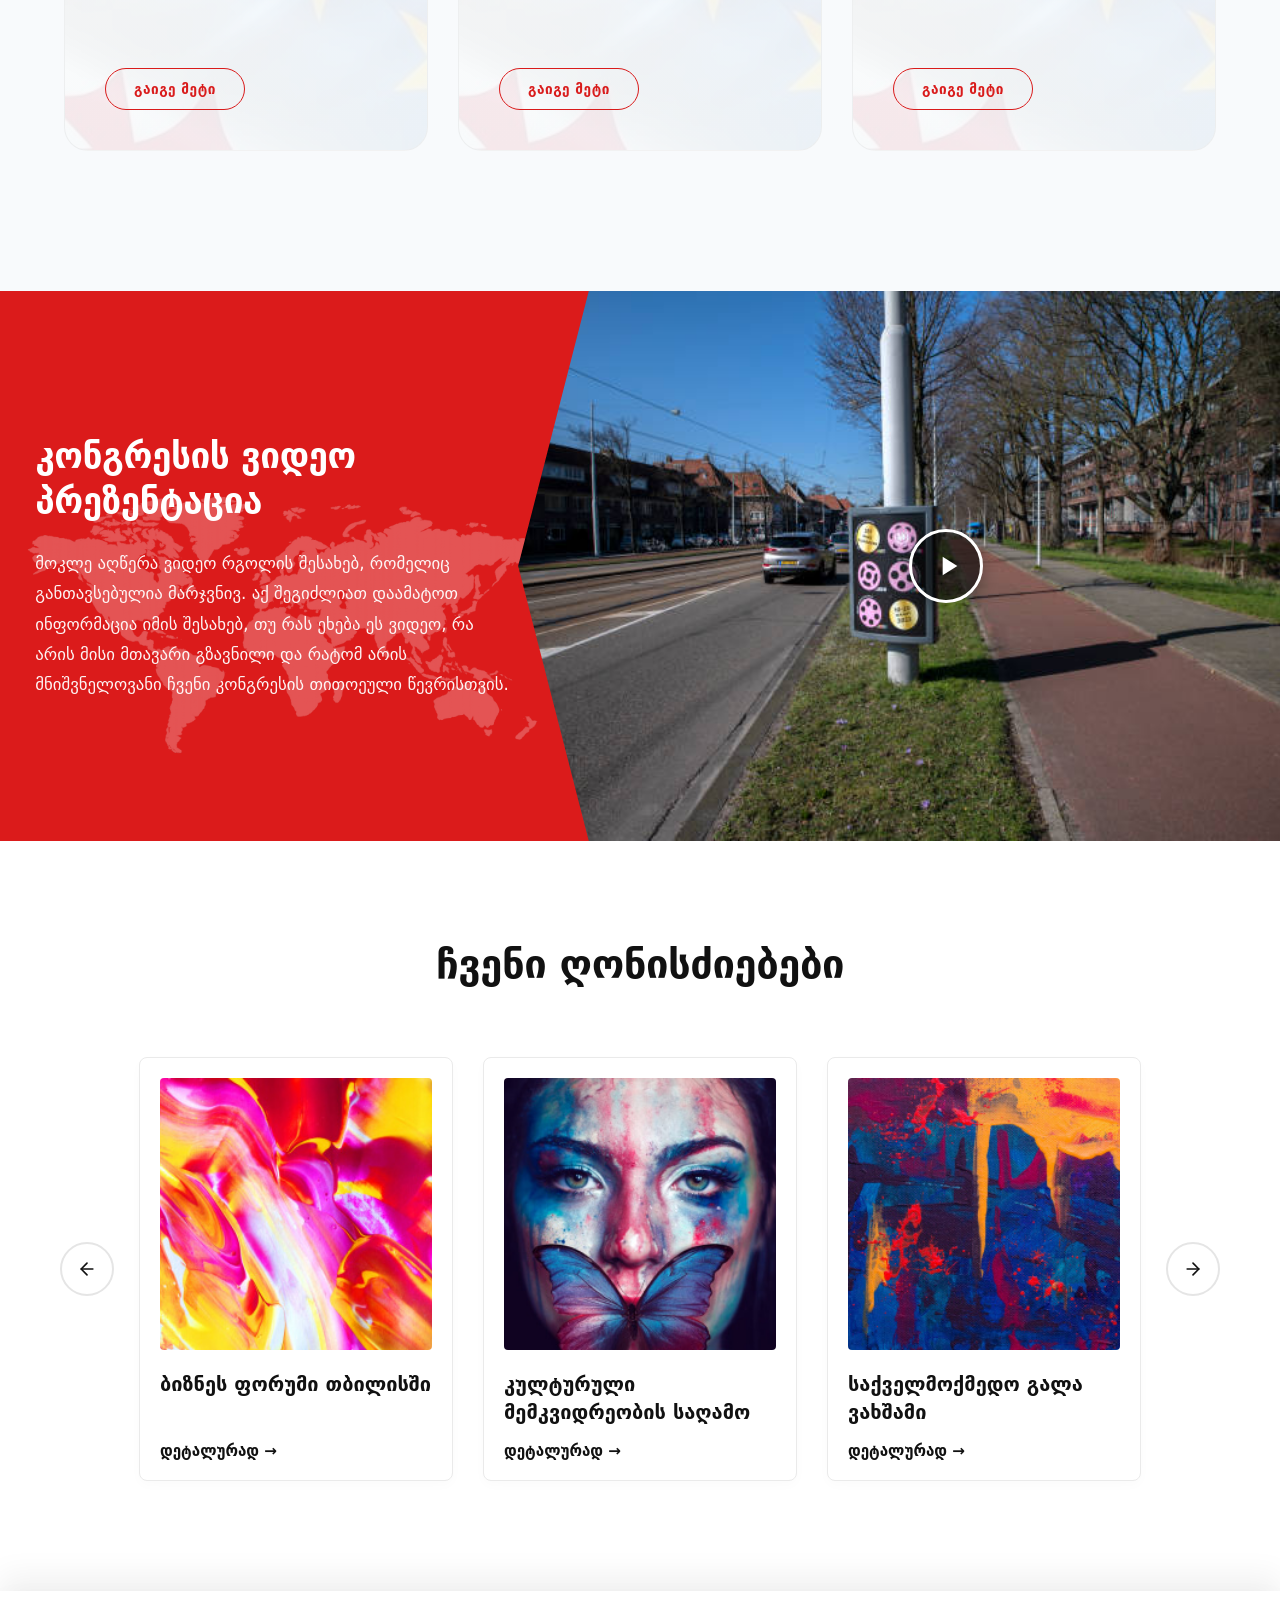
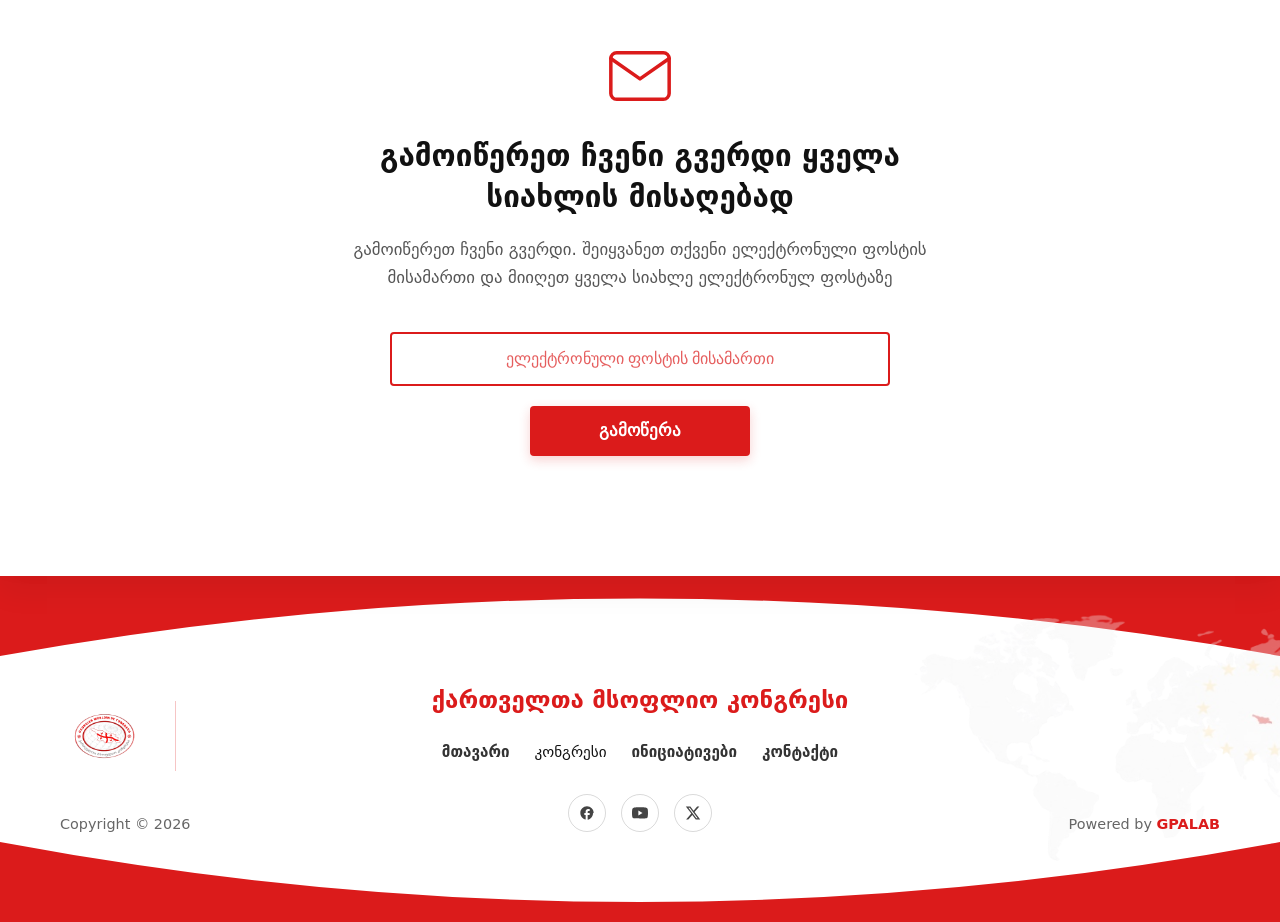
==== commit ddf18420: "style: fix border with triangle tooth in about section" ====
--- a/index.html
+++ b/index.html
@@ -5,6 +5,7 @@
     <meta name="viewport" content="width=device-width, initial-scale=1.0">
     <title>Georgian Worldwide Congress</title>
     <link rel="stylesheet" href="css/style.css">
+    <link rel="stylesheet" href="css/responsive.css">
     <link rel="stylesheet" href="https://cdnjs.cloudflare.com/ajax/libs/font-awesome/6.4.2/css/all.min.css">
 </head>
 <body>
@@ -22,8 +23,16 @@
         <!-- ნავიგაცია -->
         <nav class="header__nav">
             <ul class="navigation__list">
-                <li><a href="#" class="navigation__link navigation__link--active">მთავარი</a></li>
-                <li><a href="#" class="navigation__link">კონგრესის შესახებ</a></li>
+                <li><a href="index.html" class="navigation__link navigation__link--active">მთავარი</a></li>
+                <li class="dropdown">
+                    <a href="#" class="navigation__link dropdown-toggle">კონგრესი</a>
+                    <ul class="dropdown-menu">
+                        <li><a href="about.html" class="dropdown-item">ჩვენს შესახებ</a></li>
+                        <li><a href="#" class="dropdown-item">წესდება</a></li>
+                        <li><a href="#" class="dropdown-item">ოქმები</a></li>
+                        <li><a href="#" class="dropdown-item">პროექტები</a></li>
+                    </ul>
+                </li>
                 <li><a href="#" class="navigation__link">ინიციატივები</a></li>
                 <li><a href="#" class="navigation__link">კონტაქტი</a></li>
             </ul>
@@ -345,11 +354,19 @@
                 </div>
             </div>
             <div class="footer-col footer-col-center">
-                <h3 class="footer-brand-title">ქართველთა მსოფლიо კონგრესი</h3>
+                <h3 class="footer-brand-title">ქართველთა მსოფლიო კონგრესი</h3>
                 <nav class="footer-nav">
                     <ul class="footer-nav-list">
                         <li><a href="#" class="footer-nav-link">მთავარი</a></li>
-                        <li><a href="#" class="footer-nav-link">კонგრესის შესახებ</a></li>
+                        <li class="dropdown">
+                            <a href="#" class="navigation__link dropdown-toggle">კონგრესი</a>
+                            <ul class="dropdown-menu">
+                                <li><a href="#" class="dropdown-item">ჩვენს შესახებ</a></li>
+                                <li><a href="#" class="dropdown-item">წესდება</a></li>
+                                <li><a href="#" class="dropdown-item">ოქმები</a></li>
+                                <li><a href="#" class="dropdown-item">პროექტები</a></li>
+                            </ul>
+                        </li>
                         <li><a href="#" class="footer-nav-link">ინიციატივები</a></li>
                         <li><a href="#" class="footer-nav-link">კონტაქტი</a></li>
                     </ul>
@@ -368,15 +385,12 @@
             </div>
             <div class="footer-col footer-col-right">
                 <div class="placeholder-wrapper">
-                    <!-- Здесь пусто, так как карта теперь позиционируется независимо ниже -->
                 </div>
                 <div class="developer-box">
                     <p class="footer-text">Powered by <a href="#" class="dev-link">GPALAB</a></p>
                 </div>
             </div>
         </div>
-
-        <!-- Крупная фоновая карта справа, заходящая под/над линии без обрезки -->
         <img src="images/flags/worldMap.png" alt="World Map" class="footer-bg-map">
     </div>
 </footer>
@@ -387,6 +401,7 @@
         <polyline points="5 12 12 5 19 12"></polyline>
     </svg>
 </button>
+
 <script src="js/main.js"></script>
 </body>
 </html>
--- a/css/style.css
+++ b/css/style.css
@@ -80,11 +80,11 @@
    3. ქუდი (HEADER)
    ========================================================================== */
 .header {
-    position: fixed;
+    position: sticky;
     top: 0;
     left: 0;
     width: 100%;
-    z-index: 1000;
+    z-index: 100;
     background: rgba(255, 255, 255, 0.85);
     backdrop-filter: blur(12px);
     border-bottom: 1px solid rgba(255, 255, 255, 0.4);
@@ -279,6 +279,14 @@
     display: none;
 }
 /* ==========================================================================
+   ტივტივა მენიუ (Dropdown) — ჰიდერი, ფუტერი მობილური ვერსია
+   ========================================================================== */
+/* 1. საერთო სტილები პროპდაუნის მშობელი პუნქტისთვის */
+.navigation__list .dropdown,
+.footer-nav-list .dropdown {
+    position: relative;
+}
+/* ==========================================================================
    4. მთავარი ბანერი (HERO-PREMIUM)
    ========================================================================== */
 .hero-premium {
@@ -684,319 +692,6 @@
     position: relative;
     z-index: 3;
 }
-@media (max-width: 991px) {
-    .main-footer {
-        padding: 60px 0;
-    }
-    .footer-wave-top, .footer-wave-bottom {
-        height: 100px;
-    }
-    .footer-grid {
-        grid-template-columns: 1fr;
-        gap: 35px;
-    }
-    .footer-col {
-        align-items: center;
-        text-align: center;
-        justify-content: center;
-    }
-    .logo-wrapper {
-        justify-content: center;
-        height: auto;
-    }
-    .vertical-divider {
-        display: none;
-    }
-    .placeholder-wrapper {
-        height: auto;
-        justify-content: center;
-    }
-    .footer-nav-list {
-        flex-direction: column;
-        gap: 12px;
-    }
-    .copyright-box, .developer-box {
-        margin-top: 10px;
-    }
-}
-/* ==========================================================================
-   7. ადაფტიურობა (MEDIA QUERIES)
-   ========================================================================== */
-/* --- ჰიდერის ადაფტიურობა ბურგერ-მენიუსთვის (1250px-ზე ნაკლები) --- */
-@media (max-width: 1250px) {
-    .header__wrap {
-        padding: 15px 24px;
-    }
-    .logo__img {
-        height: 100px;
-    }
-    .header__top-bar {
-        position: static;
-        margin-bottom: 0;
-    }
-    .header__right {
-        margin-right: 45px;
-    }
-    /* ვაჩვენებთ ბურგერის ღილაკს */
-    .header__burger {
-        display: flex;
-        position: absolute;
-        right: 24px;
-        top: 50%;
-        transform: translateY(-50%);
-    }
-    .header__nav {
-        position: fixed;
-        top: 0;
-        right: -100%;
-        width: 320px;
-        max-width: 85%;
-        height: 100vh;
-        background-color: var(--color-white);
-        box-shadow: -10px 0 30px rgba(0, 0, 0, 0.08);
-        padding: 120px 40px 40px 40px;
-        flex-direction: column;
-        align-items: flex-start;
-        justify-content: space-between;
-        transition: right 0.4s cubic-bezier(0.4, 0, 0.2, 1);
-        z-index: 1050;
-        overflow: hidden;
-    }
-    .header__nav::before {
-        content: "";
-        position: absolute;
-        top: 50%;
-        left: 50%;
-        width: 100vh;
-        height: 320px;
-        transform: translate(-50%, -50%) rotate(90deg);
-        z-index: 0;
-        pointer-events: none;
-        opacity: 0.06;
-        background-image: url('../images/flags/geoeu.jpg');
-        background-position: center;
-        background-repeat: no-repeat;
-        background-size: cover;
-    }
-    .header__nav.active {
-        right: 0;
-    }
-    .navigation__list,
-    .header__menu-mobile-meta {
-        position: relative;
-        z-index: 1;
-    }
-    .navigation__list {
-        flex-direction: column;
-        align-items: flex-start;
-        gap: 24px;
-        width: 100%;
-    }
-    .navigation__link {
-        font-size: 1.1rem;
-    }
-    .header__menu-mobile-meta {
-        display: flex;
-        flex-direction: column;
-        gap: 24px;
-        width: 100%;
-        padding-top: 30px;
-        border-top: 1px solid rgba(0, 0, 0, 0.08);
-        margin-top: auto;
-    }
-    .header__menu-mobile-meta .header__socials {
-        justify-content: flex-start;
-        gap: 20px;
-    }
-    .header__menu-mobile-meta .header__lang-toggle {
-        font-size: 1rem;
-        font-weight: 600;
-        gap: 8px;
-    }
-    .header__menu-mobile-meta .header__lang-dropdown {
-        position: static;
-        opacity: 1;
-        visibility: visible;
-        transform: none;
-        box-shadow: none;
-        border: none;
-        padding: 10px 0 0 10px;
-    }
-}
-/* --- პლანშეტები და მცირე ზომის ლეპტოპები (1200px-ზე ნაკლები) --- */
-@media (max-width: 1200px) {
-    .hero-features {
-        gap: 40px;
-    }
-}
-/* --- შეზღუდული დიაპაზონი პლანშეტებისთვის (769px-დან 1024px-მდე) --- */
-@media (min-width: 769px) and (max-width: 1024px) {
-    .hero-premium {
-        height: 100vh;
-        min-height: 600px;
-        padding-top: 150px;
-    }
-    .hero-features {
-        gap: 20px;
-        flex-wrap: nowrap !important;
-        margin-bottom: 25px;
-        margin-left: -25px;
-        padding-left: 0;
-    }
-    .hero-features__icon {
-        width: 32px;
-        height: 32px;
-    }
-    .hero-features__label {
-        font-size: 0.7rem;
-        letter-spacing: 0.3px;
-    }
-}
-/* --- 992px-ზე ნაკლები ეკრანები --- */
-@media (max-width: 992px) {
-    .features__grid {
-        grid-template-columns: 1fr;
-    }
-    .features {
-        margin-top: 0;
-        padding: 40px 0;
-    }
-    .hero-content__title {
-        font-size: 2rem;
-    }
-    .hero-content__subtitle {
-        font-size: 1.6rem;
-    }
-}
-/* --- მობილური ეკრანები (768px-ზე ნაკლები) --- */
-@media (max-width: 768px) {
-    .header__wrap {
-        padding: 10px 16px;
-    }
-    .logo__img {
-        height: 75px;
-    }
-    .logo__title {
-        font-size: 0.9rem;
-    }
-    .logo__subtitle {
-        font-size: 0.7rem;
-    }
-    .header__right {
-        display: none;
-    }
-    .header__burger {
-        right: 16px;
-    }
-    .header__nav {
-        width: 320px;
-        max-width: 85%;
-        padding-top: 100px;
-    }
-    /* ბანერის დაყენებები */
-    .hero-premium {
-        padding-top: 130px;
-        min-height: 550px;
-    }
-    .hero-content__title {
-        font-size: 1.5rem;
-    }
-    .hero-content__subtitle {
-        font-size: 1.2rem;
-        margin-bottom: 15px;
-    }
-    .hero-content__divider {
-        margin-bottom: 15px;
-    }
-    .hero-content__desc {
-        font-size: 0.95rem;
-    }
-    .hero-features {
-        gap: 12px;
-        flex-wrap: nowrap !important;
-        margin-bottom: 12px;
-        margin-left: -30px;
-        padding-left: 0;
-    }
-    .hero-features__icon {
-        width: 26px;
-        height: 26px;
-    }
-    .hero-features__label {
-        font-size: 0.6rem;
-        letter-spacing: 0.3px;
-    }
-}
-/* --- ძალიან პატარა მობილურები (480px-ზე ნაკლები) --- */
-@media (max-width: 480px) {
-    .hero-features {
-        gap: 8px;
-        margin-bottom: -5px;
-        margin-left: -40px;
-    }
-    .hero-features__icon {
-        width: 22px;
-        height: 22px;
-    }
-    .hero-features__label {
-        font-size: 0.55rem;
-    }
-}
-/* --- მკაცრი ფიქსები პლანშეტებისთვის ლანდშაფტურ ორიენტაციაში --- */
-@media (min-width: 768.1px) and (max-width: 1024px) {
-    .hero-features {
-        gap: 25px !important;
-        margin-left: -20px !important;
-        margin-bottom: 12px !important;
-        flex-wrap: nowrap !important;
-    }
-    .hero-features__icon {
-        width: 32px !important;
-        height: 32px !important;
-    }
-    .hero-features__label {
-        font-size: 0.7rem !important;
-    }
-}
-/* ---  ტექსტის კორექტირებები ბანერზე (992px-დან 1024px-მდე) --- */
-@media (min-width: 992px) and (max-width: 1024px) {
-    .hero-content {
-        max-width: 620px !important;
-    }
-    .hero-content__title {
-        font-size: 2.3rem !important;
-        line-height: 1.2 !important;
-        margin-bottom: 10px !important;
-    }
-    .hero-content__subtitle {
-        font-size: 1.6rem !important;
-        line-height: 1.3 !important;
-        margin-bottom: 15px !important;
-    }
-    .hero-content__divider {
-        margin-bottom: 15px !important;
-    }
-    .hero-content__desc {
-        font-size: 1.1rem !important;
-        line-height: 1.4 !important;
-    }
-}
-/* --- დაყენებები მცირე ზმის ლეპტოპებისთვის (1024px-დან 1295px-მდე) --- */
-@media (min-width: 1024.1px) and (max-width: 1295px) {
-    .hero-features {
-        gap: 30px !important;
-        margin-left: -20px !important;
-        margin-bottom: 25px !important;
-        flex-wrap: nowrap !important;
-    }
-    .hero-features__icon {
-        width: 36px !important;
-        height: 36px !important;
-    }
-    .hero-features__label {
-        font-size: 0.75rem !important;
-    }
-}
 /* ==========================================================================
    6. ვიდეო სექცია (VIDEO SECTION)
    ========================================================================== */
@@ -1066,35 +761,6 @@
     height: 100%;
     object-fit: cover;
 }
-/* ==========================================
-   ადაფტიურობა
-   ========================================== */
-@media (max-width: 991px) {
-    .video-section {
-        grid-template-columns: 1fr;
-        min-height: auto;
-    }
-    .video-section__content {
-        padding: 60px 30px;
-        clip-path: none;
-    }
-    .video-section__bg-map {
-        width: 100%;
-        height: 100%;
-        top: 0;
-        left: 0;
-        background-position: center;
-        opacity: 0.15;
-    }
-    .video-section__title {
-        font-size: 1.8rem;
-    }
-    .video-section__media {
-        height: 350px;
-        margin-left: 0;
-        width: 100%;
-    }
-}
 /* ==========================================================================
    დაყენებული ღილაკი PLAY/PAUSE (YOUTUBE STYLE)
    ========================================================================== */
@@ -1140,18 +806,6 @@
     opacity: 1;
     visibility: visible;
     transform: translate(-50%, -50%) scale(1);
-}
-/* ადაფტიურობა მობილურებისთვის */
-@media (max-width: 991px) {
-    .video-control-btn {
-        left: 50%;
-        width: 60px;
-        height: 60px;
-    }
-    .video-control-btn svg {
-        width: 24px;
-        height: 24px;
-    }
 }
 /* ==========================================================================
    7. ღონისძიებების სლაიდერი (EVENTS SLIDER)
@@ -1301,27 +955,6 @@
 .next-arrow:hover svg {
     transform: translateX(2px);
 }
-/* ადაფტიურობა */
-@media (max-width: 991px) {
-    .event-card {
-        flex: 0 0 calc((100% - 30px) / 2);
-    }
-    .events-section-title {
-        font-size: 2rem;
-        margin-bottom: 40px;
-    }
-}
-@media (max-width: 600px) {
-    .event-card {
-        flex: 0 0 85%;
-    }
-    .slider-arrow {
-        display: none;
-    }
-    .slider-wrapper {
-        gap: 0;
-    }
-}
 /* ==========================================================================
    8. სიახლეების გამოწერა (NEWSLETTER SECTION)
    ========================================================================== */
@@ -1426,33 +1059,8 @@
 .newsletter-btn:active {
     transform: translateY(0);
 }
-/* ==========================================
-   ადაფტიურობა
-   ========================================== */
-@media (max-width: 768px) {
-    .newsletter-section {
-        padding: 60px 0 80px 0;
-    }
-    .newsletter-title {
-        font-size: 1.5rem;
-    }
-    .newsletter-subtitle {
-        font-size: 0.95rem;
-        margin-bottom: 30px;
-    }
-    .newsletter-icon {
-        width: 55px;
-        height: 55px;
-    }
-    .newsletter-input {
-        height: 50px;
-    }
-    .newsletter-btn {
-        width: 100%;
-    }
-}
-/* ==========================================================================
-   КНОПКА НАВЕРХ (BACK TO TOP BUTTON)
+/* ==========================================================================
+   ღილაკი ზემოთ (BACK TO TOP BUTTON)
    ========================================================================== */
 .back-to-top {
     position: fixed;
@@ -1468,47 +1076,192 @@
     display: flex;
     align-items: center;
     justify-content: center;
-    z-index: 999; /* Поверх всех элементов, включая нашу "плиту" */
-
-    /* Скрыта по умолчанию */
+    z-index: 999;
     opacity: 0;
     visibility: hidden;
     transform: translateY(15px);
-
     transition: all 0.3s cubic-bezier(0.16, 1, 0.3, 1);
     box-shadow: 0 4px 12px rgba(0, 0, 0, 0.1);
 }
-
 .back-to-top svg {
     width: 20px;
     height: 20px;
     transition: transform 0.3s ease;
 }
-
-/* Состояние, когда кнопка становится видимой (навешивается через JS) */
 .back-to-top.is-visible {
     opacity: 1;
     visibility: visible;
     transform: translateY(0);
 }
-
-/* Ховер эффект: красивый переход в красный цвет */
 .back-to-top:hover {
     background-color: #DB1B1B;
     color: #FFFFFF;
     box-shadow: 0 6px 18px rgba(219, 27, 27, 0.3);
 }
-
 .back-to-top:hover svg {
-    transform: translateY(-2px); /* Стрелочка слегка приподнимается */
-}
-
-/* Адаптивность под мобильные */
-@media (max-width: 768px) {
-    .back-to-top {
-        bottom: 20px;
-        right: 20px;
-        width: 44px;
-        height: 44px;
-    }
+    transform: translateY(-2px);
+}
+/* ==========================================================================
+    ჩვენს შესახებ (About us)
+   ========================================================================== */
+.about-hero {
+    background: transparent;
+    border-top: 4px solid #c51f24;
+    display: flex;
+    flex-direction: column;
+    justify-content: center;
+    align-items: center;
+    padding-top: 80px;
+    padding-bottom: 180px;
+    text-align: center;
+    color: #c51f24;
+    box-sizing: border-box;
+    position: relative;
+    z-index: 10;
+    box-shadow: 0 -12px 20px rgba(0, 0, 0, 0.15);
+}
+/* სტილები ტალღის კონტეინერისთვის */
+.about-hero__wave {
+    position: absolute;
+    bottom: 0;
+    left: 0;
+    width: 100%;
+    height: 220px;
+    overflow: hidden;
+    line-height: 0;
+}
+.about-hero__wave svg {
+    display: block;
+    width: 100%;
+    height: 100%;
+    object-fit: cover;
+}
+/* ==========================================================================
+    ჩვენს შესახებ (About us) მეორე სექცია
+   ========================================================================== */
+.about-description {
+    position: relative;
+    width: 100%;
+    background-image: none;
+    background-color: #ffffff;
+    padding-top: 120px;
+    padding-bottom: 120px;
+    display: flex;
+    justify-content: center;
+    align-items: center;
+    box-sizing: border-box;
+    border-bottom: 1px solid #c51f24;
+}
+.about-description::after {
+    content: "";
+    position: absolute;
+    bottom: -11px;
+    left: 50%;
+    transform: translateX(-50%) rotate(45deg);
+    width: 20px;
+    height: 20px;
+    background-color: #ffffff;
+    border-bottom: 1px solid #c51f24;
+    border-right: 1px solid #c51f24;
+    z-index: 2;
+}
+.about-description__content {
+    max-width: 850px;
+    width: 100%;
+    padding: 0 20px;
+    text-align: center;
+    box-sizing: border-box;
+    position: relative;
+    z-index: 2;
+}
+/* ტექსტის სტილები */
+.about-description__text {
+    font-size: 19px;
+    line-height: 1.7;
+    color: #333333;
+    margin: 0;
+}
+/* ==========================================================================
+    ჩვენს შესახებ (About us) მესამე სექცია
+   ========================================================================== */
+.about-founding {
+    position: relative;
+    width: 100%;
+    background-image: url('../images/about/about-bg.png');
+    background-size: cover;
+    background-position: center;
+    background-repeat: no-repeat;
+    background-color: transparent;
+    border-bottom: 1px solid transparent;
+    border-image: linear-gradient(
+            to right,
+            #c51f24 calc(50% - 14px),
+            transparent calc(50% - 14px),
+            transparent calc(50% + 14px),
+            #c51f24 calc(50% + 14px)
+    ) 1;
+    padding-top: 60px;
+    padding-bottom: 60px;
+    display: flex;
+    justify-content: center;
+    align-items: center;
+    box-sizing: border-box;
+}
+/* ქვედა სამკუთხედი */
+.about-founding::after {
+    content: "";
+    position: absolute;
+    bottom: -11.5px;
+    left: 50%;
+    transform: translateX(-50%) rotate(45deg);
+    width: 20px;
+    height: 20px;
+    background-color: transparent;
+    border-bottom: 1px solid #c51f24;
+    border-right: 1px solid #c51f24;
+    z-index: 2;
+}
+/* --- სექციის ბადე და განლაგება --- */
+.about-founding__container {
+    width: 100%;
+    padding: 0 30px;
+    display: flex;
+    gap: 60px;
+    align-items: center;
+    box-sizing: border-box;
+    max-width: 100% !important;
+    padding-left: 100px !important;
+    margin-left: 0 !important;
+}
+.about-founding__image-wrapper {
+    flex: 1.2;
+    display: flex;
+    margin-left: 0 !important;
+    padding-left: 0 !important;
+    justify-content: flex-start !important;
+}
+.about-founding__image {
+    width: 100%;
+    max-width: 580px;
+    height: auto;
+    border-radius: 4px;
+    margin-left: 0 !important;
+    display: block !important;
+}
+.about-founding__content {
+    flex: 1;
+    color: #c51f24;
+    text-align: left;
+}
+.about-founding__title {
+    font-size: 82px;
+    margin-top: 0;
+    margin-bottom: 20px;
+    font-weight: 600;
+}
+.about-founding__text {
+    font-size: 24px;
+    line-height: 1.7;
+    margin: 0;
+    opacity: 0.9;
 }
--- a/css/responsive.css
+++ b/css/responsive.css
@@ -0,0 +1,594 @@
+/* ==========================================================================
+   ტივტივა მენიუ (Dropdown) — ჰიდერი, ფუტერი მობილური ვერსია
+   ========================================================================== */
+/* 2. დროპდაუნი ქუდში (დესკტოპი) */
+@media (min-width: 1250.1px) {
+    .navigation__list .dropdown-menu {
+        position: absolute;
+        top: 100%;
+        left: 50%;
+        transform: translateX(-50%) translateY(15px);
+        background-color: rgba(255, 255, 255, 0.95);
+        backdrop-filter: blur(12px);
+        border: 1px solid rgba(0, 0, 0, 0.06);
+        border-radius: 8px;
+        padding: 10px 0;
+        margin: 0;
+        list-style: none;
+        min-width: 190px;
+        box-shadow: 0 10px 30px rgba(0, 0, 0, 0.08);
+        opacity: 0;
+        visibility: hidden;
+        transition: all 0.3s cubic-bezier(0.16, 1, 0.3, 1);
+        z-index: 1100;
+    }
+    /* ჩვენება კურსორის მიტანისას */
+    .navigation__list .dropdown:hover .dropdown-menu {
+        opacity: 1;
+        visibility: visible;
+        transform: translateX(-50%) translateY(5px);
+    }
+    .navigation__list .dropdown-item {
+        display: block;
+        padding: 10px 20px;
+        font-size: 0.9rem;
+        font-weight: 600;
+        color: var(--color-dark);
+        text-decoration: none;
+        text-align: left;
+        transition: var(--transition);
+    }
+    .navigation__list .dropdown-item:hover {
+        background-color: rgba(217, 27, 27, 0.05);
+        color: var(--color-primary);
+        padding-left: 24px;
+    }
+}
+/* 3. დროპდაუნი მობილურ ბურგერ მენიუში (< 1250px) */
+@media (max-width: 1250px) {
+    .header__nav .dropdown {
+        width: 100%;
+    }
+    .header__nav .dropdown-menu {
+        max-height: 0;
+        overflow: hidden;
+        list-style: none;
+        padding: 0;
+        transition: max-height 0.35s ease;
+        background: transparent;
+        border: none;
+        box-shadow: none;
+    }
+    .header__nav .dropdown:hover .dropdown-menu {
+        max-height: 300px;
+        padding-top: 10px;
+    }
+    .header__nav .dropdown-item {
+        display: block;
+        padding: 8px 15px;
+        font-size: 0.95rem;
+        font-weight: 500;
+        color: var(--color-muted);
+        text-decoration: none;
+        transition: color 0.2s ease;
+    }
+    .header__nav .dropdown-item:hover {
+        color: var(--color-primary);
+    }
+}
+/* 4. დროპდაუნი ფუტერში (დესკტოპი) */
+@media (min-width: 992px) {
+    .footer-nav-list .dropdown-menu {
+        position: absolute;
+        bottom: 100%;
+        left: 50%;
+        transform: translateX(-50%) translateY(-15px);
+        background-color: #FFFFFF;
+        border: 1px solid rgba(0, 0, 0, 0.06);
+        border-radius: 8px;
+        padding: 10px 0;
+        margin: 0;
+        list-style: none;
+        min-width: 180px;
+        box-shadow: 0 -10px 30px rgba(0, 0, 0, 0.08);
+        opacity: 0;
+        visibility: hidden;
+        transition: all 0.3s cubic-bezier(0.16, 1, 0.3, 1);
+        z-index: 100;
+    }
+    .footer-nav-list .dropdown:hover .dropdown-menu {
+        opacity: 1;
+        visibility: visible;
+        transform: translateX(-50%) translateY(-5px);
+    }
+    .footer-nav-list .dropdown-item {
+        display: block;
+        padding: 8px 20px;
+        font-size: 0.9rem;
+        font-weight: 600;
+        color: #333333;
+        text-decoration: none;
+        text-align: left;
+        transition: var(--transition);
+    }
+    .footer-nav-list .dropdown-item:hover {
+        background-color: rgba(219, 27, 27, 0.05);
+        color: #DB1B1B;
+        padding-left: 24px;
+    }
+}
+/* 5. დროპდაუნი ფუტერში პლანშეტებზე და მობილურებში (< 991px) */
+@media (max-width: 991px) {
+    .footer-nav-list .dropdown {
+        width: 100%;
+        text-align: center;
+    }
+    .footer-nav-list .dropdown-menu {
+        max-height: 0;
+        overflow: hidden;
+        list-style: none;
+        padding: 0;
+        transition: max-height 0.3s ease;
+    }
+    .footer-nav-list .dropdown:hover .dropdown-menu {
+        max-height: 200px;
+        padding: 10px 0 0 0;
+    }
+    .footer-nav-list .dropdown-item {
+        display: block;
+        padding: 6px 0;
+        font-size: 0.9rem;
+        color: #666666;
+        text-decoration: none;
+    }
+}
+/* ==========================================================================
+   9. ფუტერი
+   ========================================================================== */
+@media (max-width: 991px) {
+    .main-footer {
+        padding: 60px 0;
+    }
+    .footer-wave-top, .footer-wave-bottom {
+        height: 100px;
+    }
+    .footer-grid {
+        grid-template-columns: 1fr;
+        gap: 35px;
+    }
+    .footer-col {
+        align-items: center;
+        text-align: center;
+        justify-content: center;
+    }
+    .logo-wrapper {
+        justify-content: center;
+        height: auto;
+    }
+    .vertical-divider {
+        display: none;
+    }
+    .placeholder-wrapper {
+        height: auto;
+        justify-content: center;
+    }
+    .footer-nav-list {
+        flex-direction: column;
+        gap: 12px;
+    }
+    .copyright-box, .developer-box {
+        margin-top: 10px;
+    }
+}
+/* ==========================================================================
+   7. ადაფტიურობა (MEDIA QUERIES)
+   ========================================================================== */
+/* --- ჰიდერის ადაფტიურობა ბურგერ-მენიუსთვის (1250px-ზე ნაკლები) --- */
+@media (max-width: 1250px) {
+    .header__wrap {
+        padding: 15px 24px;
+    }
+    .logo__img {
+        height: 100px;
+    }
+    .header__top-bar {
+        position: static;
+        margin-bottom: 0;
+    }
+    .header__right {
+        margin-right: 45px;
+    }
+    /* ვაჩვენებთ ბურგერის ღილაკს */
+    .header__burger {
+        display: flex;
+        position: absolute;
+        right: 24px;
+        top: 50%;
+        transform: translateY(-50%);
+    }
+    .header__nav {
+        position: fixed;
+        top: 0;
+        right: -100%;
+        width: 320px;
+        max-width: 85%;
+        height: 100vh;
+        background-color: var(--color-white);
+        box-shadow: -10px 0 30px rgba(0, 0, 0, 0.08);
+        padding: 120px 40px 40px 40px;
+        flex-direction: column;
+        align-items: flex-start;
+        justify-content: space-between;
+        transition: right 0.4s cubic-bezier(0.4, 0, 0.2, 1);
+        z-index: 1050;
+        overflow: hidden;
+    }
+    .header__nav::before {
+        content: "";
+        position: absolute;
+        top: 50%;
+        left: 50%;
+        width: 100vh;
+        height: 320px;
+        transform: translate(-50%, -50%) rotate(90deg);
+        z-index: 0;
+        pointer-events: none;
+        opacity: 0.06;
+        background-image: url('../images/flags/geoeu.jpg');
+        background-position: center;
+        background-repeat: no-repeat;
+        background-size: cover;
+    }
+    .header__nav.active {
+        right: 0;
+    }
+    .navigation__list,
+    .header__menu-mobile-meta {
+        position: relative;
+        z-index: 1;
+    }
+    .navigation__list {
+        flex-direction: column;
+        align-items: flex-start;
+        gap: 24px;
+        width: 100%;
+    }
+    .navigation__link {
+        font-size: 1.1rem;
+    }
+    .header__menu-mobile-meta {
+        display: flex;
+        flex-direction: column;
+        gap: 24px;
+        width: 100%;
+        padding-top: 30px;
+        border-top: 1px solid rgba(0, 0, 0, 0.08);
+        margin-top: auto;
+    }
+    .header__menu-mobile-meta .header__socials {
+        justify-content: flex-start;
+        gap: 20px;
+    }
+    .header__menu-mobile-meta .header__lang-toggle {
+        font-size: 1rem;
+        font-weight: 600;
+        gap: 8px;
+    }
+    .header__menu-mobile-meta .header__lang-dropdown {
+        position: static;
+        opacity: 1;
+        visibility: visible;
+        transform: none;
+        box-shadow: none;
+        border: none;
+        padding: 10px 0 0 10px;
+    }
+}
+/* --- პლანშეტები და მცირე ზომის ლეპტოპები (1200px-ზე ნაკლები) --- */
+@media (max-width: 1200px) {
+    .hero-features {
+        gap: 40px;
+    }
+}
+/* --- შეზღუდული დიაპაზონი პლანშეტებისთვის (769px-დან 1024px-მდე) --- */
+@media (min-width: 769px) and (max-width: 1024px) {
+    .hero-premium {
+        height: 100vh;
+        min-height: 600px;
+        padding-top: 150px;
+    }
+    .hero-features {
+        gap: 20px;
+        flex-wrap: nowrap !important;
+        margin-bottom: 25px;
+        margin-left: -25px;
+        padding-left: 0;
+    }
+    .hero-features__icon {
+        width: 32px;
+        height: 32px;
+    }
+    .hero-features__label {
+        font-size: 0.7rem;
+        letter-spacing: 0.3px;
+    }
+}
+/* --- 992px-ზე ნაკლები ეკრანები --- */
+@media (max-width: 992px) {
+    .features__grid {
+        grid-template-columns: 1fr;
+    }
+    .features {
+        margin-top: 0;
+        padding: 40px 0;
+    }
+    .hero-content__title {
+        font-size: 2rem;
+    }
+    .hero-content__subtitle {
+        font-size: 1.6rem;
+    }
+}
+/* --- მობილური ეკრანები (768px-ზე ნაკლები) --- */
+@media (max-width: 768px) {
+    .header__wrap {
+        padding: 10px 16px;
+    }
+    .logo__img {
+        height: 75px;
+    }
+    .logo__title {
+        font-size: 0.9rem;
+    }
+    .logo__subtitle {
+        font-size: 0.7rem;
+    }
+    .header__right {
+        display: none;
+    }
+    .header__burger {
+        right: 16px;
+    }
+    .header__nav {
+        width: 320px;
+        max-width: 85%;
+        padding-top: 100px;
+    }
+    /* ბანერის დაყენებები */
+    .hero-premium {
+        padding-top: 130px;
+        min-height: 550px;
+    }
+    .hero-content__title {
+        font-size: 1.5rem;
+    }
+    .hero-content__subtitle {
+        font-size: 1.2rem;
+        margin-bottom: 15px;
+    }
+    .hero-content__divider {
+        margin-bottom: 15px;
+    }
+    .hero-content__desc {
+        font-size: 0.95rem;
+    }
+    .hero-features {
+        gap: 12px;
+        flex-wrap: nowrap !important;
+        margin-bottom: 12px;
+        margin-left: -30px;
+        padding-left: 0;
+    }
+    .hero-features__icon {
+        width: 26px;
+        height: 26px;
+    }
+    .hero-features__label {
+        font-size: 0.6rem;
+        letter-spacing: 0.3px;
+    }
+}
+/* --- ძალიან პატარა მობილურები (480px-ზე ნაკლები) --- */
+@media (max-width: 480px) {
+    .hero-features {
+        gap: 8px;
+        margin-bottom: -5px;
+        margin-left: -40px;
+    }
+    .hero-features__icon {
+        width: 22px;
+        height: 22px;
+    }
+    .hero-features__label {
+        font-size: 0.55rem;
+    }
+}
+/* --- მკაცრი ფიქსები პლანშეტებისთვის ლანდშაფტურ ორიენტაციაში --- */
+@media (min-width: 768.1px) and (max-width: 1024px) {
+    .hero-features {
+        gap: 25px !important;
+        margin-left: -20px !important;
+        margin-bottom: 12px !important;
+        flex-wrap: nowrap !important;
+    }
+    .hero-features__icon {
+        width: 32px !important;
+        height: 32px !important;
+    }
+    .hero-features__label {
+        font-size: 0.7rem !important;
+    }
+}
+/* ---  ტექსტის კორექტირებები ბანერზე (992px-დან 1024px-მდე) --- */
+@media (min-width: 992px) and (max-width: 1024px) {
+    .hero-content {
+        max-width: 620px !important;
+    }
+    .hero-content__title {
+        font-size: 2.3rem !important;
+        line-height: 1.2 !important;
+        margin-bottom: 10px !important;
+    }
+    .hero-content__subtitle {
+        font-size: 1.6rem !important;
+        line-height: 1.3 !important;
+        margin-bottom: 15px !important;
+    }
+    .hero-content__divider {
+        margin-bottom: 15px !important;
+    }
+    .hero-content__desc {
+        font-size: 1.1rem !important;
+        line-height: 1.4 !important;
+    }
+}
+/* --- დაყენებები მცირე ზმის ლეპტოპებისთვის (1024px-დან 1295px-მდე) --- */
+@media (min-width: 1024.1px) and (max-width: 1295px) {
+    .hero-features {
+        gap: 30px !important;
+        margin-left: -20px !important;
+        margin-bottom: 25px !important;
+        flex-wrap: nowrap !important;
+    }
+    .hero-features__icon {
+        width: 36px !important;
+        height: 36px !important;
+    }
+    .hero-features__label {
+        font-size: 0.75rem !important;
+    }
+}
+/* ==========================================================================
+   6. ვიდეო სექცია (VIDEO SECTION)
+   ========================================================================== */
+@media (max-width: 991px) {
+    .video-section {
+        grid-template-columns: 1fr;
+        min-height: auto;
+    }
+    .video-section__content {
+        padding: 60px 30px;
+        clip-path: none;
+    }
+    .video-section__bg-map {
+        width: 100%;
+        height: 100%;
+        top: 0;
+        left: 0;
+        background-position: center;
+        opacity: 0.15;
+    }
+    .video-section__title {
+        font-size: 1.8rem;
+    }
+    .video-section__media {
+        height: 350px;
+        margin-left: 0;
+        width: 100%;
+    }
+}
+/* ==========================================================================
+   დაყენებული ღილაკი PLAY/PAUSE (YOUTUBE STYLE)
+   ========================================================================== */
+@media (max-width: 991px) {
+    .video-control-btn {
+        left: 50%;
+        width: 60px;
+        height: 60px;
+    }
+    .video-control-btn svg {
+        width: 24px;
+        height: 24px;
+    }
+}
+/* ==========================================================================
+   7. ღონისძიებების სლაიდერი (EVENTS SLIDER)
+   ========================================================================== */
+@media (max-width: 991px) {
+    .event-card {
+        flex: 0 0 calc((100% - 30px) / 2);
+    }
+    .events-section-title {
+        font-size: 2rem;
+        margin-bottom: 40px;
+    }
+}
+@media (max-width: 600px) {
+    .event-card {
+        flex: 0 0 85%;
+    }
+    .slider-wrapper {
+        gap: 0;
+        position: relative;
+    }
+    .slider-arrow {
+        position: absolute;
+        top: 50%;
+        transform: translateY(-50%);
+        flex: 0 0 44px;
+        width: 44px;
+        height: 44px;
+        background-color: rgba(255, 255, 255, 0.9);
+        box-shadow: 0 4px 10px rgba(0, 0, 0, 0.1);
+        border-color: rgba(0, 0, 0, 0.1);
+    }
+    .prev-arrow {
+        left: 5px;
+    }
+    .next-arrow {
+        right: 5px;
+    }
+}
+/* ==========================================================================
+   8. სიახლეების გამოწერა (NEWSLETTER SECTION)
+   ========================================================================== */
+@media (max-width: 768px) {
+    .newsletter-section {
+        padding: 60px 0 80px 0;
+    }
+    .newsletter-title {
+        font-size: 1.5rem;
+    }
+    .newsletter-subtitle {
+        font-size: 0.95rem;
+        margin-bottom: 30px;
+    }
+    .newsletter-icon {
+        width: 55px;
+        height: 55px;
+    }
+    .newsletter-input {
+        height: 50px;
+    }
+    .newsletter-btn {
+        width: 100%;
+    }
+}
+/* ==========================================================================
+   ღილაკი ზემოთ (BACK TO TOP BUTTON)
+   ========================================================================== */
+@media (max-width: 768px) {
+    .back-to-top {
+        bottom: 20px;
+        right: 20px;
+        width: 44px;
+        height: 44px;
+    }
+}
+/* ==========================================================================
+    ჩვენს შესახებ (About us) მეორე/მესამე სექცია და ჩარჩოები
+   ========================================================================== */
+@media (max-width: 768px) {
+    .about-founding__container {
+        flex-direction: column;
+        gap: 30px;
+        text-align: center;
+    }
+    .about-founding__content {
+        text-align: center;
+    }
+    .about-founding {
+        padding-top: 70px;
+        padding-bottom: 70px;
+    }
+}
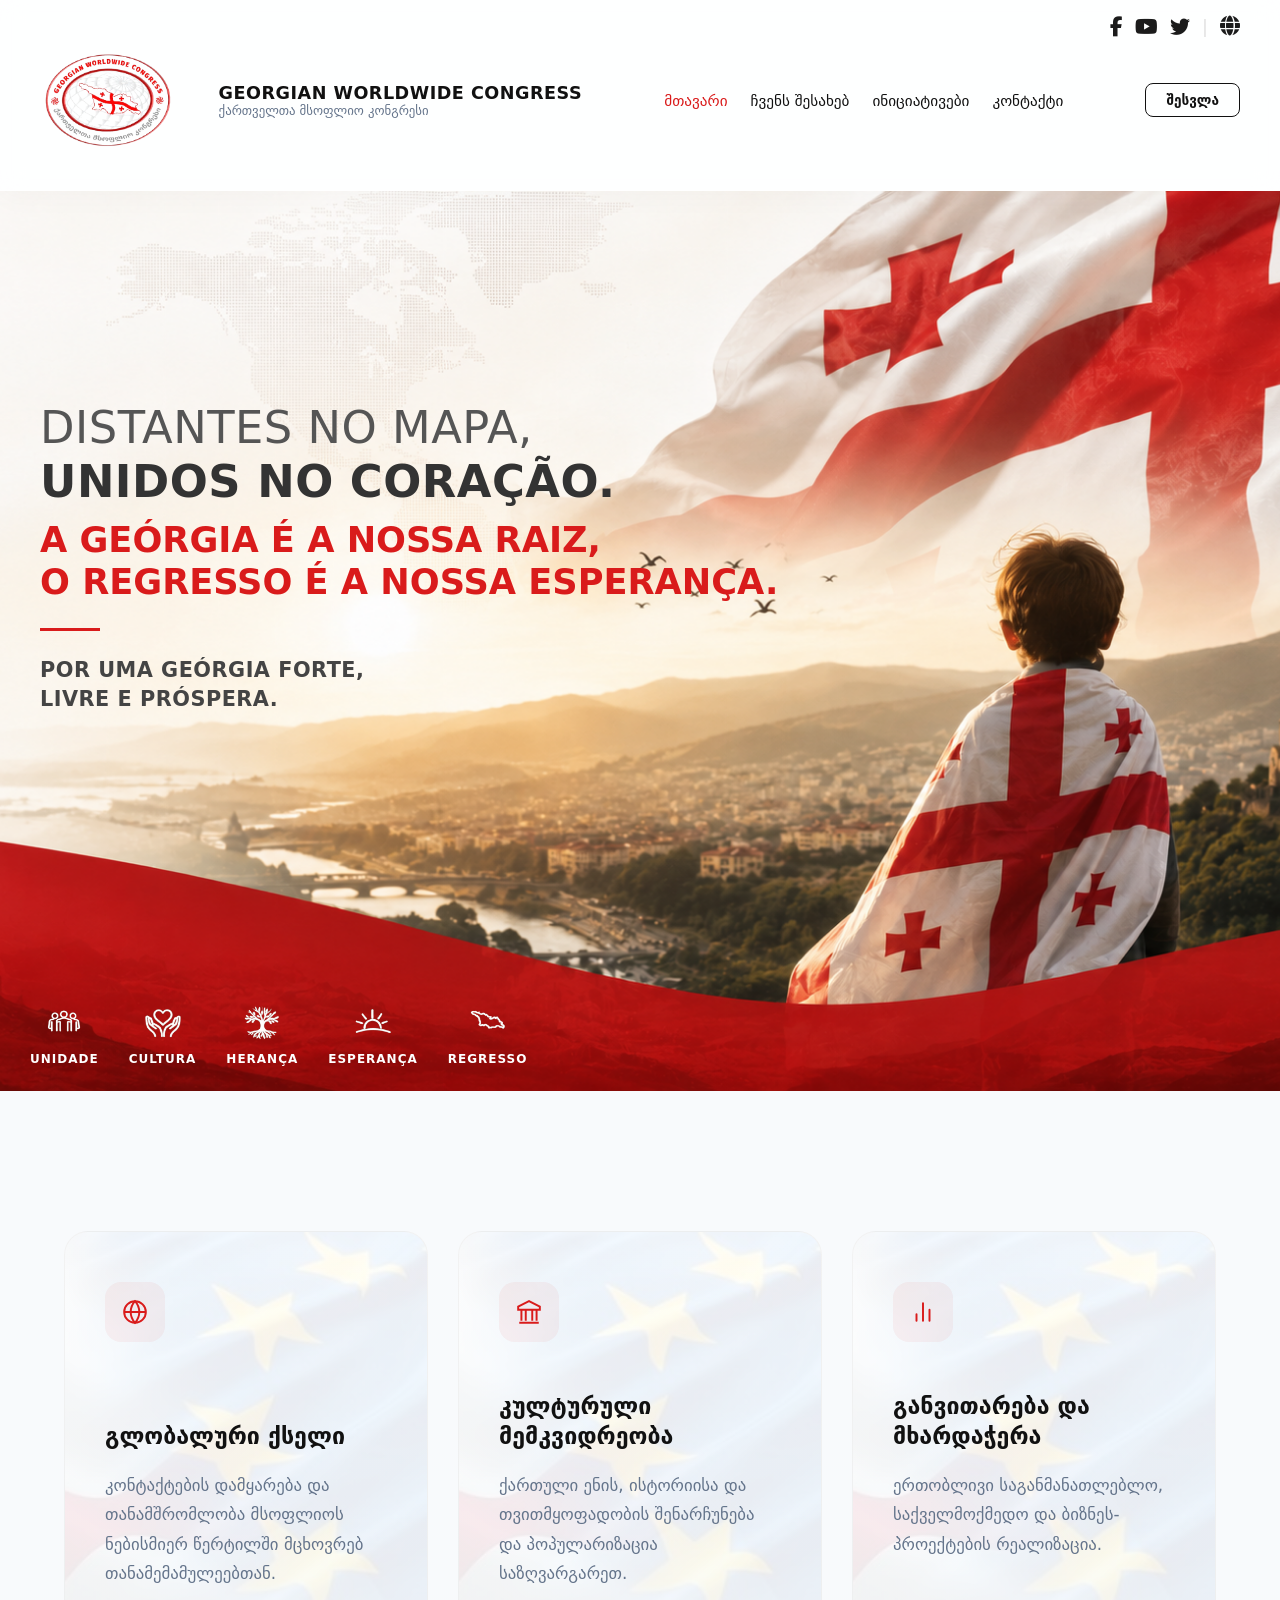
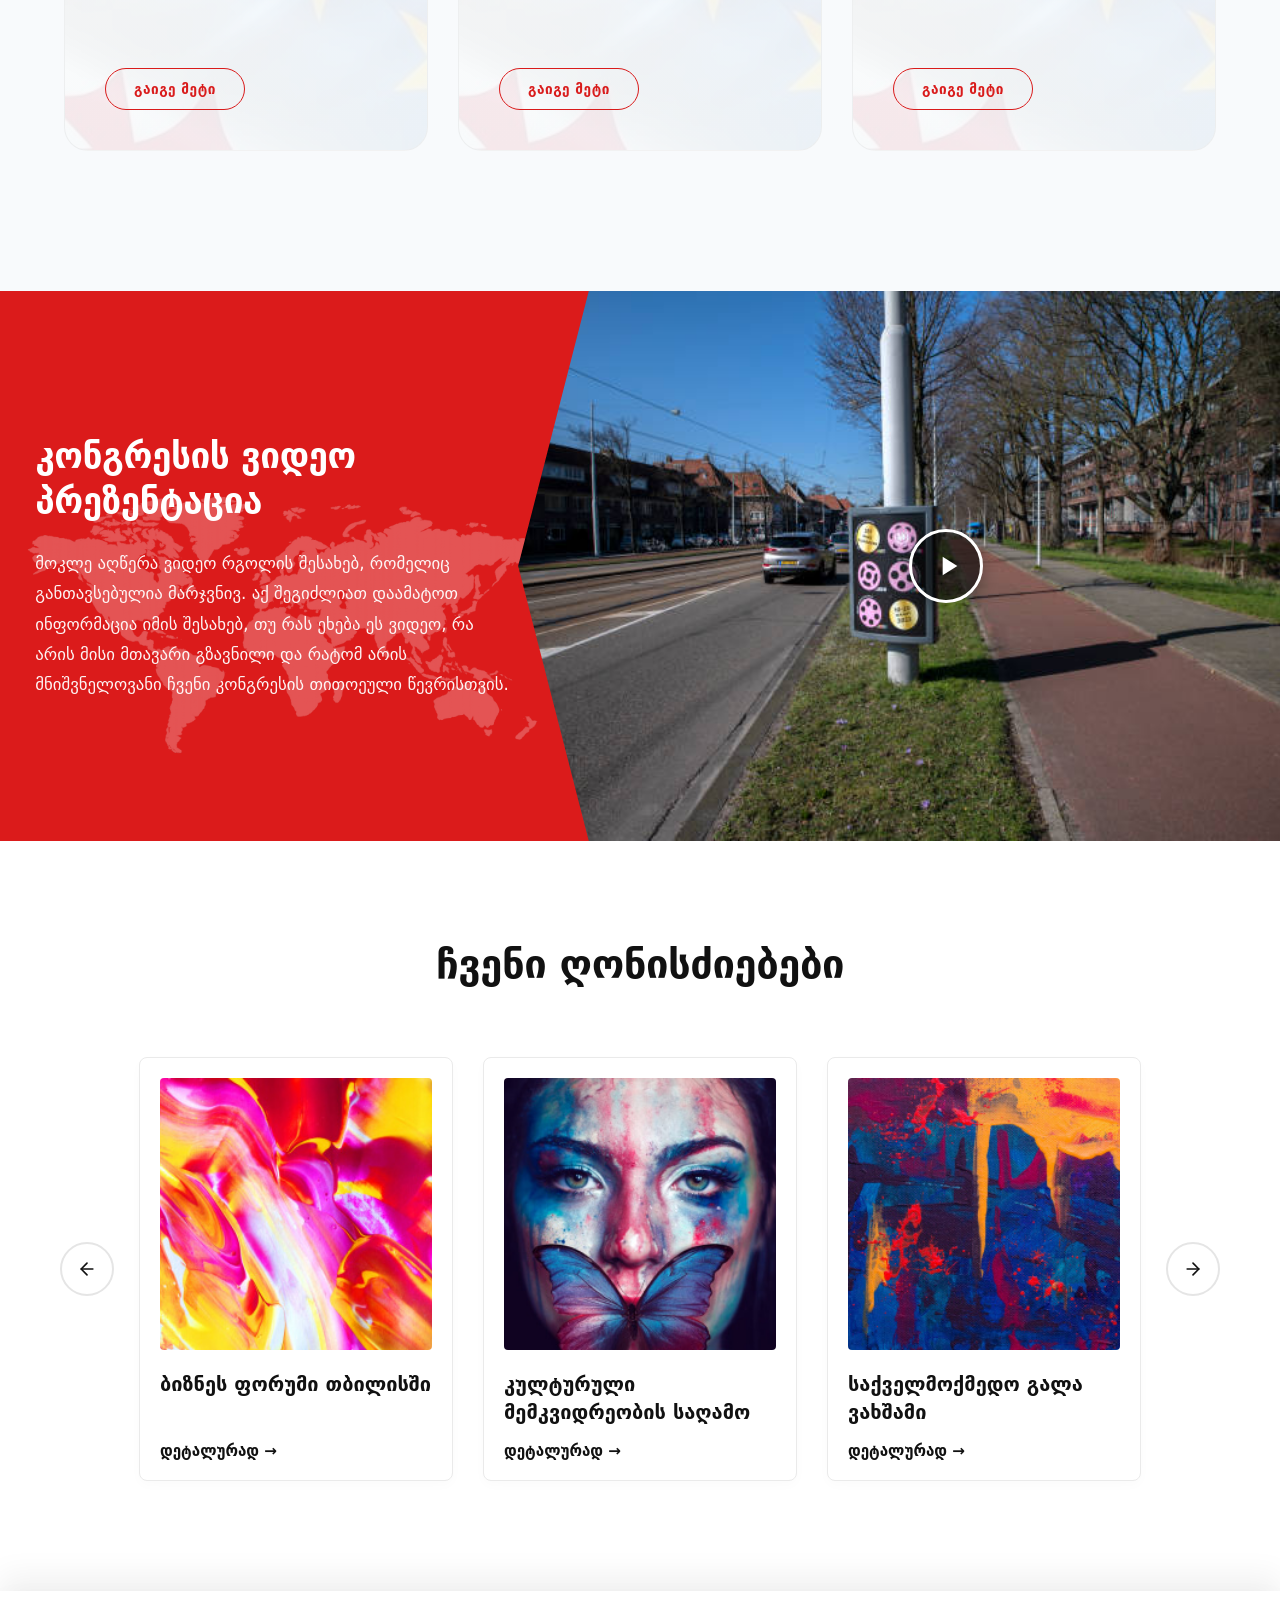
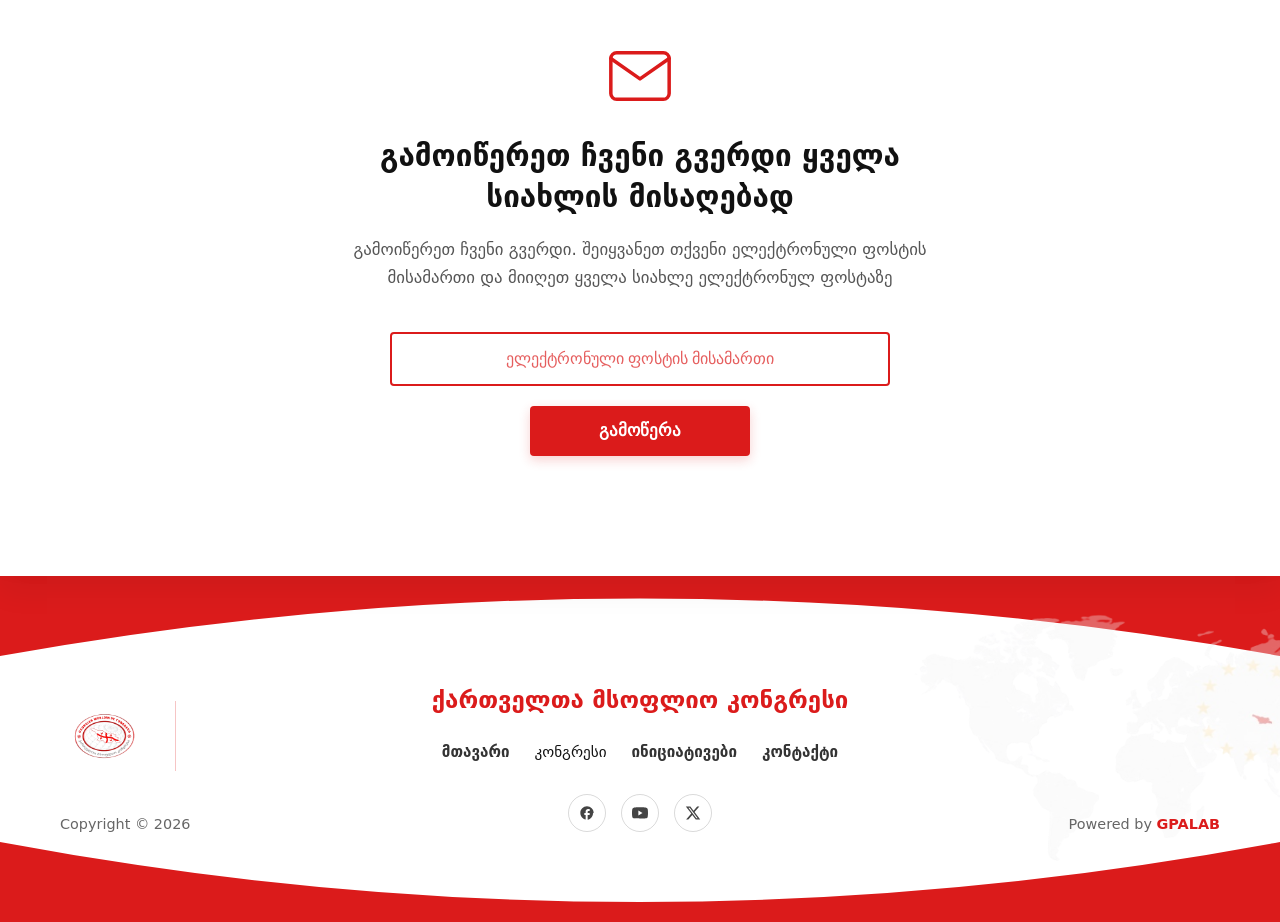
==== commit 0888e92b: "Feat: add projects page with interactive corner-hover effect" ====
--- a/index.html
+++ b/index.html
@@ -25,12 +25,12 @@
             <ul class="navigation__list">
                 <li><a href="index.html" class="navigation__link navigation__link--active">მთავარი</a></li>
                 <li class="dropdown">
-                    <a href="#" class="navigation__link dropdown-toggle">კონგრესი</a>
+                    <a href="#" class="navigation__link dropdown-toggle">ჩვენს შესახებ</a>
                     <ul class="dropdown-menu">
-                        <li><a href="about.html" class="dropdown-item">ჩვენს შესახებ</a></li>
-                        <li><a href="#" class="dropdown-item">წესდება</a></li>
-                        <li><a href="#" class="dropdown-item">ოქმები</a></li>
-                        <li><a href="#" class="dropdown-item">პროექტები</a></li>
+                        <li><a href="about.html" class="dropdown-item">კონგრესი</a></li>
+                        <li><a href="charter.html" class="dropdown-item">წესდება</a></li>
+                        <li><a href="protocols.html" class="dropdown-item">ოქმები</a></li>
+                        <li><a href="projects.html" class="dropdown-item">პროექტები</a></li>
                     </ul>
                 </li>
                 <li><a href="#" class="navigation__link">ინიციატივები</a></li>
--- a/css/style.css
+++ b/css/style.css
@@ -1211,7 +1211,7 @@
 .about-founding::after {
     content: "";
     position: absolute;
-    bottom: -11.5px;
+    bottom: -11px;
     left: 50%;
     transform: translateX(-50%) rotate(45deg);
     width: 20px;
@@ -1224,28 +1224,24 @@
 /* --- სექციის ბადე და განლაგება --- */
 .about-founding__container {
     width: 100%;
-    padding: 0 30px;
-    display: flex;
-    gap: 60px;
-    align-items: center;
-    box-sizing: border-box;
     max-width: 100% !important;
     padding-left: 100px !important;
+    padding-right: 80px !important;
+    display: flex;
+    gap: 40px;
+    align-items: flex-start;
+    box-sizing: border-box;
     margin-left: 0 !important;
 }
 .about-founding__image-wrapper {
-    flex: 1.2;
-    display: flex;
-    margin-left: 0 !important;
-    padding-left: 0 !important;
+    flex: 0 0 500px;
+    display: flex;
     justify-content: flex-start !important;
 }
 .about-founding__image {
     width: 100%;
-    max-width: 580px;
     height: auto;
     border-radius: 4px;
-    margin-left: 0 !important;
     display: block !important;
 }
 .about-founding__content {
@@ -1254,7 +1250,7 @@
     text-align: left;
 }
 .about-founding__title {
-    font-size: 82px;
+    font-size: 45px;
     margin-top: 0;
     margin-bottom: 20px;
     font-weight: 600;
@@ -1264,4 +1260,398 @@
     line-height: 1.7;
     margin: 0;
     opacity: 0.9;
+}
+/* ==========================================================================
+    ჩვენს შესახებ (About us) მეოთხე სექცია
+   ========================================================================== */
+.about-founding--reverse {
+    background-image: none;
+    background-color: transparent
+}
+.about-founding:not(.about-founding--reverse)::after {
+    background-color: transparent;
+}
+/* ==========================================================================
+    ჩვენს შესახებ (About us) მეხუთე სექცია
+   ========================================================================== */
+.about-map-section {
+    position: relative;
+    width: 100%;
+    background-color: transparent;
+    padding-top: 60px;
+    padding-bottom: 60px;
+    display: flex;
+    justify-content: center;
+    align-items: center;
+    box-sizing: border-box;
+}
+.about-map-section__container {
+    width: 100%;
+    max-width: 100%;
+    padding-left: 100px;
+    padding-right: 80px;
+    display: flex;
+    gap: 40px;
+    align-items: flex-start;
+    box-sizing: border-box;
+}
+.about-map-section__image-wrapper {
+    flex: 0 0 500px;
+    display: flex;
+    justify-content: flex-start;
+}
+.about-map-section__image {
+    width: 100%;
+    height: auto;
+    border-radius: 4px;
+    display: block;
+}
+.about-map-section__content {
+    flex: 1;
+    color: #c51f24;
+    text-align: left;
+}
+.about-map-section__title {
+    font-size: 45px;
+    margin-top: 0;
+    margin-bottom: 20px;
+    font-weight: 600;
+}
+.about-map-section__text {
+    font-size: 24px;
+    line-height: 1.7;
+    margin: 0;
+    opacity: 0.9;
+}
+.about-map-section__content > *:first-child {
+    margin-top: 0 !important;
+}
+/* ==========================================================================
+    წესდება
+   ========================================================================== */
+.charter-section {
+    width: 100%;
+    padding: 80px 0;
+    background-color: #ffffff;
+    box-sizing: border-box;
+    display: flex;
+    flex-direction: column;
+    align-items: center;
+    justify-content: center;
+}
+.charter-container {
+    width: 100%;
+    max-width: 1400px;
+    padding: 0 40px;
+    box-sizing: border-box;
+    margin: 0 auto !important;
+}
+.charter-title {
+    font-size: 32px;
+    color: #c51f24;
+    margin-bottom: 40px;
+    text-align: center !important;
+    width: 100%;
+}
+.charter-content {
+    width: 100%;
+    font-size: 16px;
+    line-height: 1.8;
+    color: #2b2b2b;
+    text-align: left !important;
+    white-space: pre-wrap;
+    word-wrap: break-word;
+    word-break: break-word;
+}
+/* ==========================================================================
+    ოქმები
+   ========================================================================== */
+.oqmebi-section {
+    width: 100%;
+    padding: 60px 0 100px 0;
+    background-color: #ffffff;
+    box-sizing: border-box;
+    display: flex;
+    flex-direction: column;
+    align-items: center;
+}
+.oqmebi-container {
+    width: 100%;
+    max-width: 1600px;
+    padding: 0 40px;
+    box-sizing: border-box;
+}
+.oqmebi-title {
+    font-size: 32px;
+    color: #c51f24;
+    text-align: center;
+    margin-top: 0;
+    margin-bottom: 50px;
+    width: 100%;
+}
+.minutes-layout {
+    display: flex;
+    width: 100%;
+    gap: 40px;
+    box-sizing: border-box;
+    height: 75vh;
+    min-height: 700px;
+}
+.minutes-sidebar {
+    flex: 0 0 380px;
+    display: flex;
+    flex-direction: column;
+    overflow-y: auto;
+    padding-right: 15px;
+}
+.minute-item {
+    display: flex;
+    align-items: flex-start;
+    gap: 15px;
+    padding: 20px 0;
+    cursor: pointer;
+    transition: all 0.2s ease;
+    border-bottom: 1px dashed rgba(197, 31, 36, 0.3);
+}
+.minute-item:not(:last-child) {
+    border-bottom: 2px dashed #c51f24;
+}
+.minute-item:hover,
+.minute-item.active {
+    background-color: rgba(197, 31, 36, 0.05);
+    border-radius: 6px;
+    padding-left: 10px;
+    padding-right: 10px;
+}
+.minute-icon {
+    flex: 0 0 50px;
+    height: 50px;
+    border: 1px solid #c51f24;
+    border-radius: 6px;
+    display: flex;
+    align-items: center;
+    justify-content: center;
+    background-color: #ffffff;
+}
+.minute-icon img {
+    width: 28px;
+    height: auto;
+}
+.minute-info {
+    flex: 1;
+    display: flex;
+    flex-direction: column;
+    gap: 6px;
+}
+.minute-name {
+    font-size: 15px;
+    font-weight: 700;
+    color: #2b2b2b;
+    margin: 0;
+    line-height: 1.4;
+}
+.minute-date {
+    font-size: 13px;
+    color: #777777;
+}
+.minute-status {
+    font-size: 11px;
+    font-weight: 700;
+    text-transform: uppercase;
+    padding: 3px 8px;
+    border-radius: 12px;
+    width: fit-content;
+}
+.status-active {
+    background-color: #e6f4ea;
+    color: #137333;
+}
+.status-inactive {
+    background-color: #fce8e6;
+    color: #c5221f;
+}
+.minutes-viewer {
+    flex: 1;
+    height: 100%;
+    border-left: 2px solid #c51f24;
+    padding-left: 40px;
+    display: flex;
+}
+.minutes-viewer iframe {
+    width: 100%;
+    height: 100%;
+    border-radius: 8px;
+    border: 1px solid #e0e0e0;
+    box-shadow: 0 4px 20px rgba(0, 0, 0, 0.08);
+}
+/* ==========================================================================
+    პროექტები (პირველი სექცია)
+   ========================================================================== */
+/* --- СЕКЦИЯ ПРОЕКТОВ --- */
+.proektebi-section {
+    width: 100%;
+    padding: 100px 0 120px 0; /* Жирные отступы сверху и снизу, чтобы контент не забивался под шапку и футер */
+    background-color: #ffffff;
+    display: flex;
+    flex-direction: column;
+    align-items: center;
+    box-sizing: border-box;
+}
+
+.proektebi-container {
+    width: 100%;
+    max-width: 1600px;
+    padding: 0 40px;
+    box-sizing: border-box;
+}
+
+.proektebi-title {
+    font-size: 32px;
+    color: #c51f24;
+    text-align: center;
+    margin-top: 0;
+    margin-bottom: 60px;
+}
+
+/* --- СЕТКА --- */
+.projects-grid {
+    display: grid;
+    grid-template-columns: repeat(4, 1fr);
+    gap: 50px;
+    width: 100%;
+    box-sizing: border-box;
+}
+
+/* --- КАРТОЧКА --- */
+.project-card {
+    position: relative;
+    background: transparent;
+    display: flex;
+    flex-direction: column;
+}
+
+.card-inner {
+    background-color: #f9f9f9; /* Серый фон как на твоем скриншоте */
+    padding: 40px 30px;
+    min-height: 280px;
+    display: flex;
+    flex-direction: column;
+    justify-content: flex-start;
+    box-sizing: border-box;
+    box-shadow: 0 4px 15px rgba(0, 0, 0, 0.02);
+    z-index: 2;
+    height: 100%;
+}
+
+.project-card.image-card .card-inner {
+    padding: 0;
+    overflow: hidden;
+}
+
+.project-card.image-card img {
+    width: 100%;
+    height: 100%;
+    object-fit: cover;
+    display: block;
+}
+
+.card-title {
+    font-size: 22px;
+    color: #c51f24;
+    margin-top: 0;
+    margin-bottom: 20px;
+    font-weight: 700;
+    line-height: 1.3;
+}
+
+.card-text {
+    font-size: 15px;
+    color: #555555;
+    line-height: 1.6;
+    margin: 0;
+}
+
+/* --- УГОЛКИ --- */
+.corner {
+    position: absolute;
+    width: 25px;
+    height: 25px;
+    border: 2px solid #d0d0d0;
+    transition: all 0.4s cubic-bezier(0.25, 1, 0.5, 1);
+    z-index: 1;
+}
+
+.top-left {
+    top: -15px;
+    left: -15px;
+    border-right: none;
+    border-bottom: none;
+}
+
+.top-right {
+    top: -15px;
+    right: -15px;
+    border-left: none;
+    border-bottom: none;
+}
+
+.bottom-left {
+    bottom: -15px;
+    left: -15px;
+    border-right: none;
+    border-top: none;
+}
+
+.bottom-right {
+    bottom: -15px;
+    right: -15px;
+    border-left: none;
+    border-top: none;
+}
+
+/* Эффект наведения */
+.project-card:hover .top-left {
+    top: -6px;
+    left: -6px;
+    border-color: #c51f24;
+}
+
+.project-card:hover .top-right {
+    top: -6px;
+    right: -6px;
+    border-color: #c51f24;
+}
+
+.project-card:hover .bottom-left {
+    bottom: -6px;
+    left: -6px;
+    border-color: #c51f24;
+}
+
+.project-card:hover .bottom-right {
+    bottom: -6px;
+    right: -6px;
+    border-color: #c51f24;
+}
+
+/* Адаптив */
+@media (max-width: 1200px) {
+    .projects-grid {
+        grid-template-columns: repeat(2, 1fr);
+        gap: 40px;
+    }
+}
+
+@media (max-width: 768px) {
+    .proektebi-container {
+        padding: 0 24px;
+    }
+    .projects-grid {
+        grid-template-columns: 1fr;
+        gap: 35px;
+    }
+    .top-left { top: -10px; left: -10px; }
+    .top-right { top: -10px; right: -10px; }
+    .bottom-left { bottom: -10px; left: -10px; }
+    .bottom-right { bottom: -10px; right: -10px; }
 }
--- a/css/responsive.css
+++ b/css/responsive.css
@@ -591,4 +591,118 @@
         padding-top: 70px;
         padding-bottom: 70px;
     }
+}
+/* ==========================================================================
+    ჩვენს შესახებ (About us) მეოთხე სექცია
+   ========================================================================== */
+@media (max-width: 1024px) {
+    .about-founding__container {
+        flex-direction: column;
+        align-items: center;
+        gap: 30px;
+        padding-left: 20px !important;
+        padding-right: 20px !important;
+    }
+    .about-founding__image-wrapper {
+        flex: 0 1 auto;
+        width: 100%;
+        max-width: 500px;
+        justify-content: center !important;
+    }
+    .about-founding__content {
+        width: 100%;
+        text-align: center;
+    }
+}
+@media (min-width: 769px) {
+    .about-founding--reverse .about-founding__container {
+        flex-direction: row-reverse;
+        padding-left: 30px !important;
+        padding-right: 100px !important;
+    }
+    .about-founding--reverse .about-founding__image-wrapper {
+        justify-content: flex-end !important;
+    }
+}
+@media (max-width: 768px) {
+    .about-founding--reverse .about-founding__container {
+        flex-direction: column;
+        padding-left: 30px !important;
+        padding-right: 30px !important;
+    }
+    .about-founding--reverse .about-founding__image-wrapper {
+        justify-content: center !important;
+    }
+}
+@media (max-width: 1024px) {
+    .about-map-section__container {
+        flex-direction: column;
+        align-items: center;
+        gap: 30px;
+        padding-left: 20px;
+        padding-right: 20px;
+    }
+    .about-map-section__image-wrapper {
+        flex: 0 1 auto;
+        width: 100%;
+        max-width: 500px;
+        justify-content: center;
+    }
+    .about-map-section__content {
+        width: 100%;
+        text-align: center;
+    }
+}
+/* ==========================================================================
+    წესდება
+   ========================================================================== */
+@media (max-width: 768px) {
+    .charter-section {
+        padding: 40px 0;
+    }
+    .charter-title {
+        font-size: 24px;
+        margin-bottom: 25px;
+    }
+    .charter-content {
+        font-size: 15px;
+        line-height: 1.5;
+    }
+}
+/* ==========================================================================
+    ოქმები
+   ========================================================================== */
+@media (max-width: 1024px) {
+    .oqmebi-section {
+        padding: 40px 0 60px 0;
+    }
+    .oqmebi-container {
+        padding: 0 20px;
+    }
+    .minutes-layout {
+        flex-direction: column;
+        height: auto;
+        gap: 30px;
+    }
+    .minutes-sidebar {
+        flex: 1;
+        width: 100%;
+        padding-right: 0;
+    }
+    .minutes-viewer {
+        border-left: none;
+        border-top: 2px solid #c51f24;
+        padding-left: 0;
+        padding-top: 30px;
+        width: 100%;
+        height: auto;
+        overflow: hidden;
+    }
+    .minutes-viewer iframe {
+        height: 600px !important;
+        width: 100%;
+        border: 1px solid #e0e0e0;
+        overflow: auto;
+        display: block;
+    }
 }
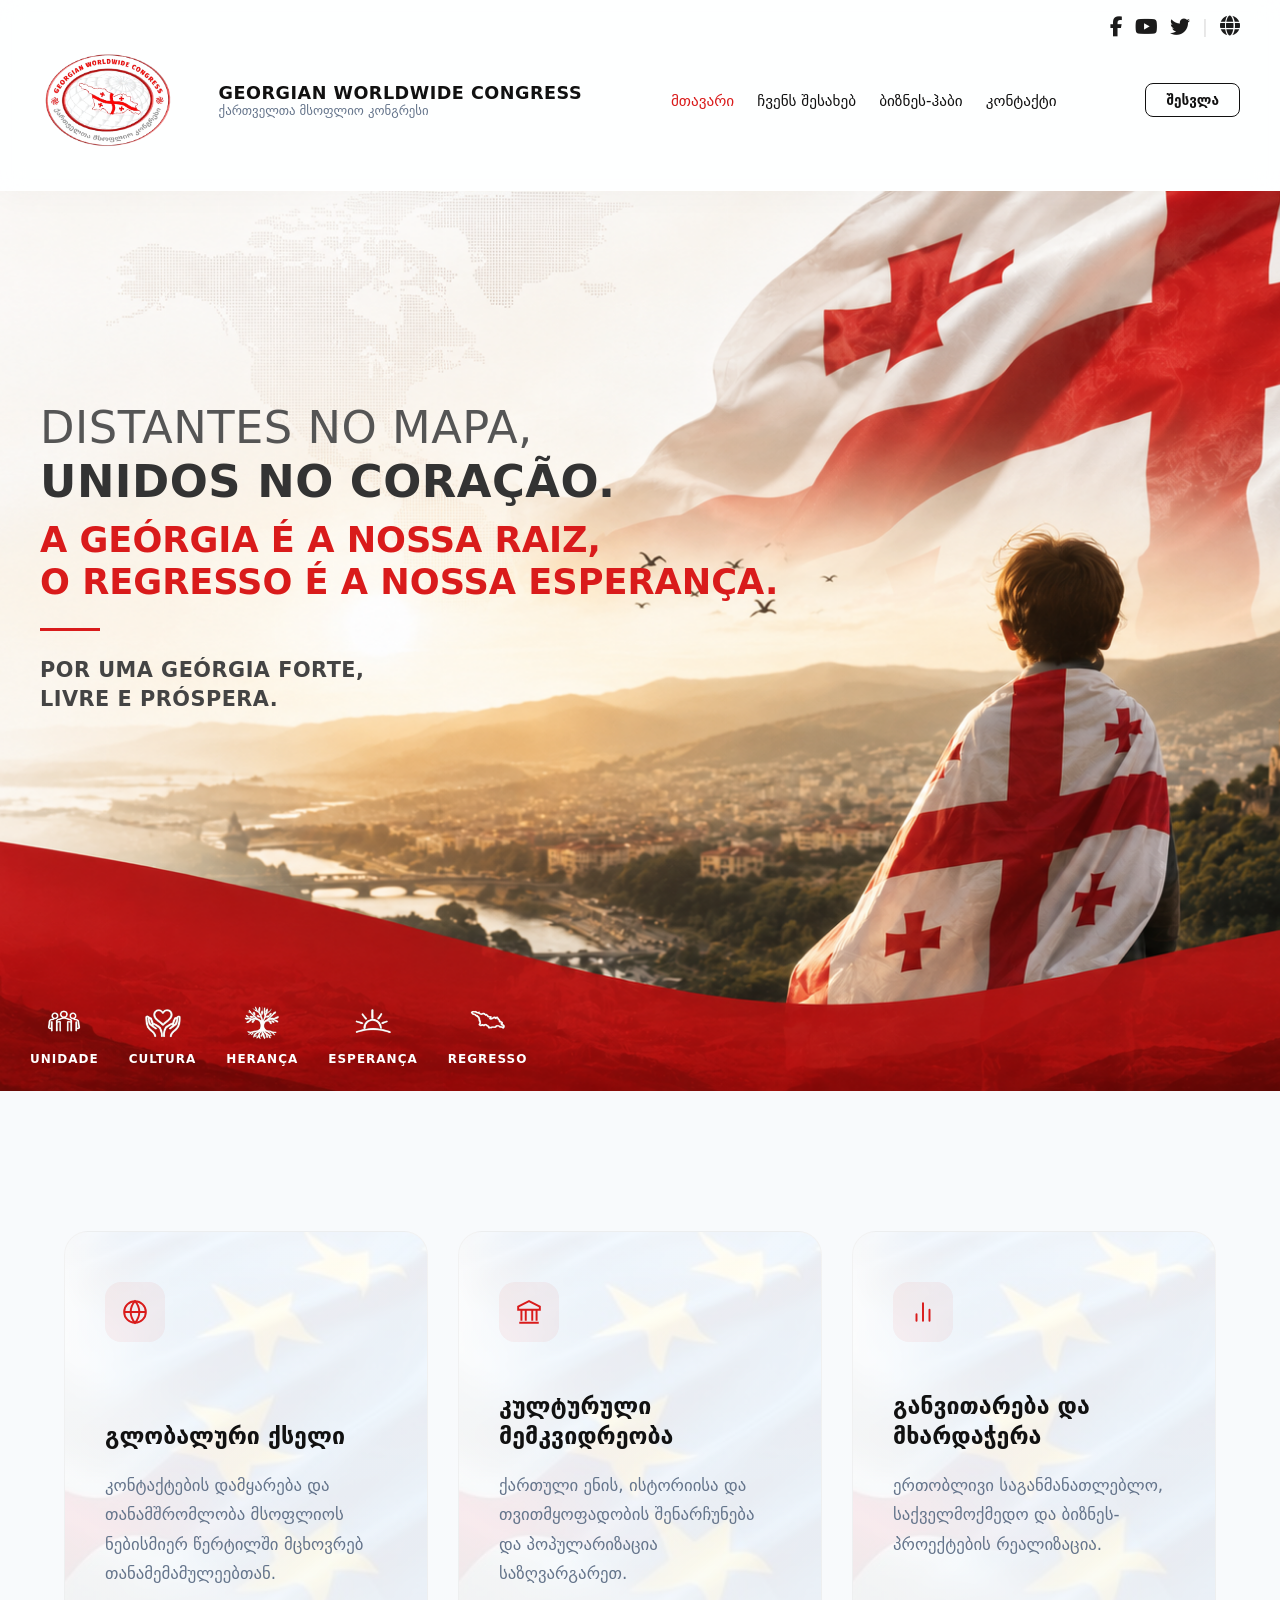
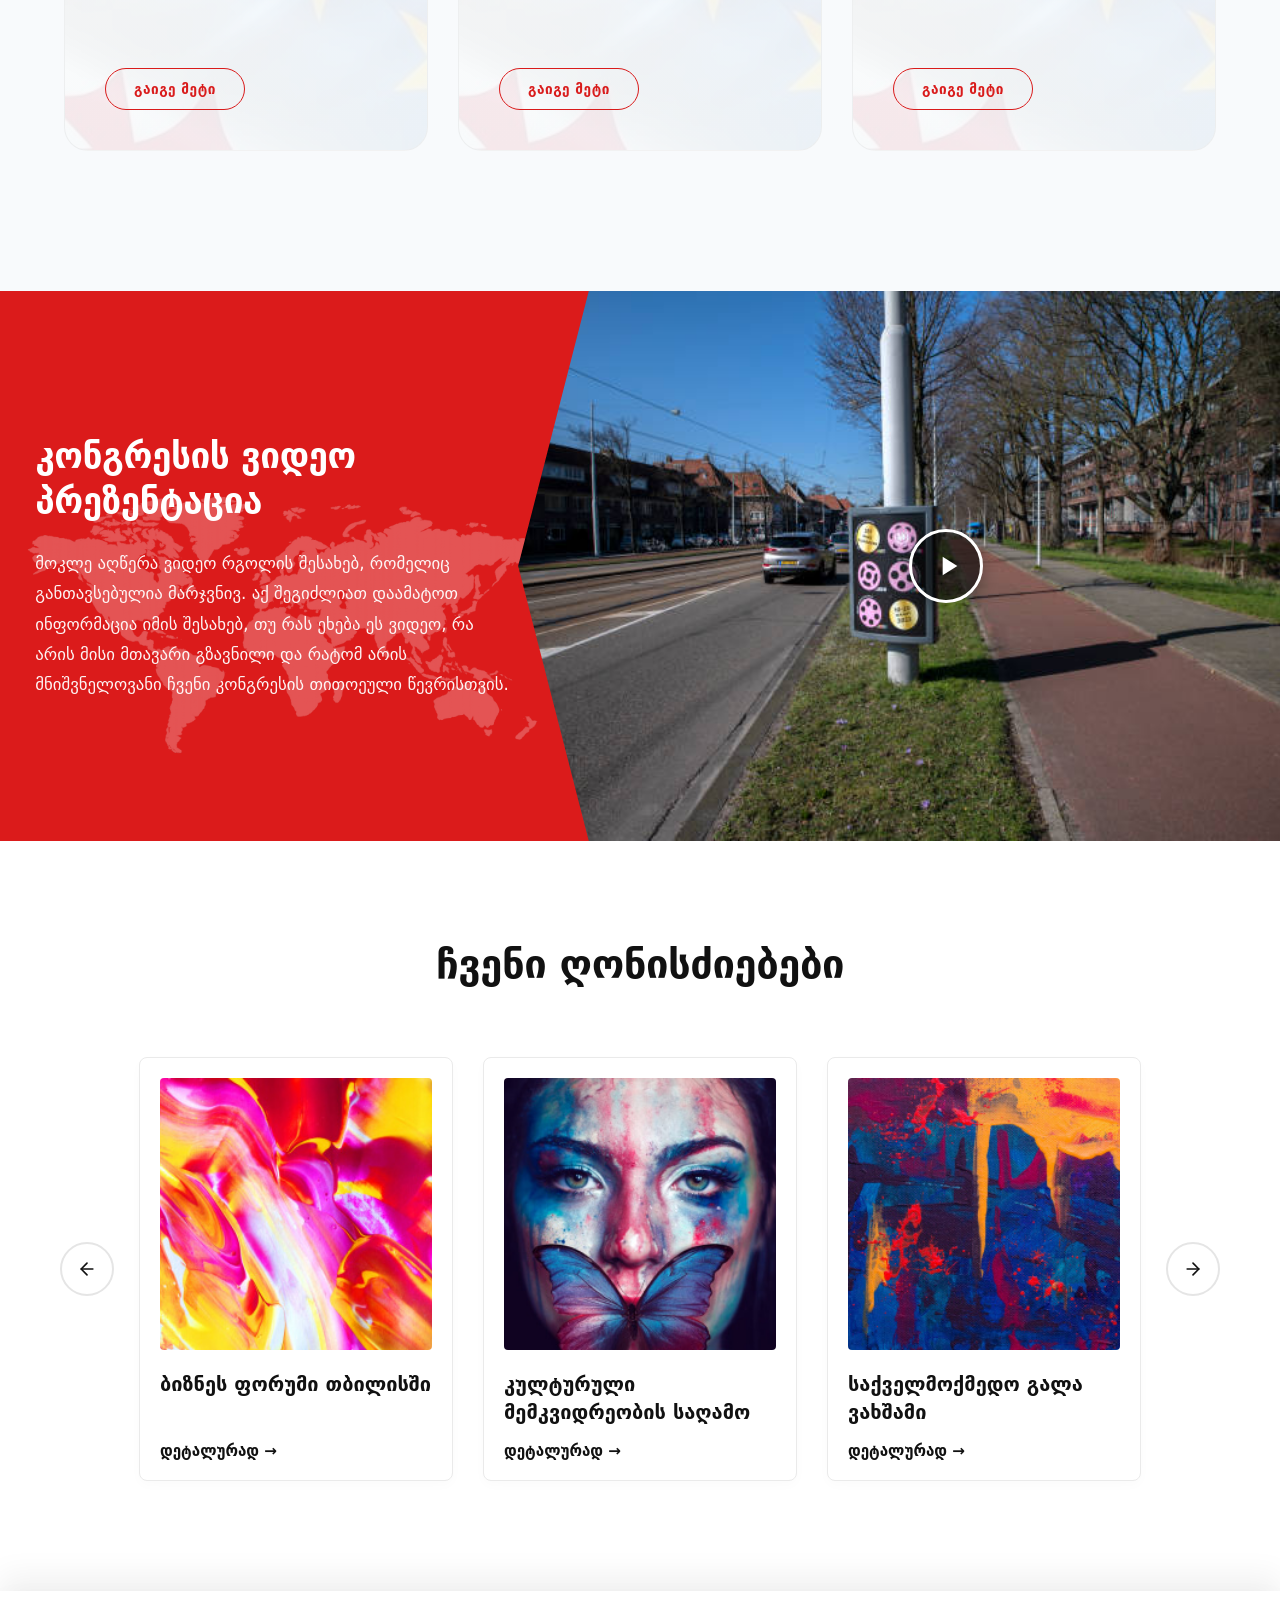
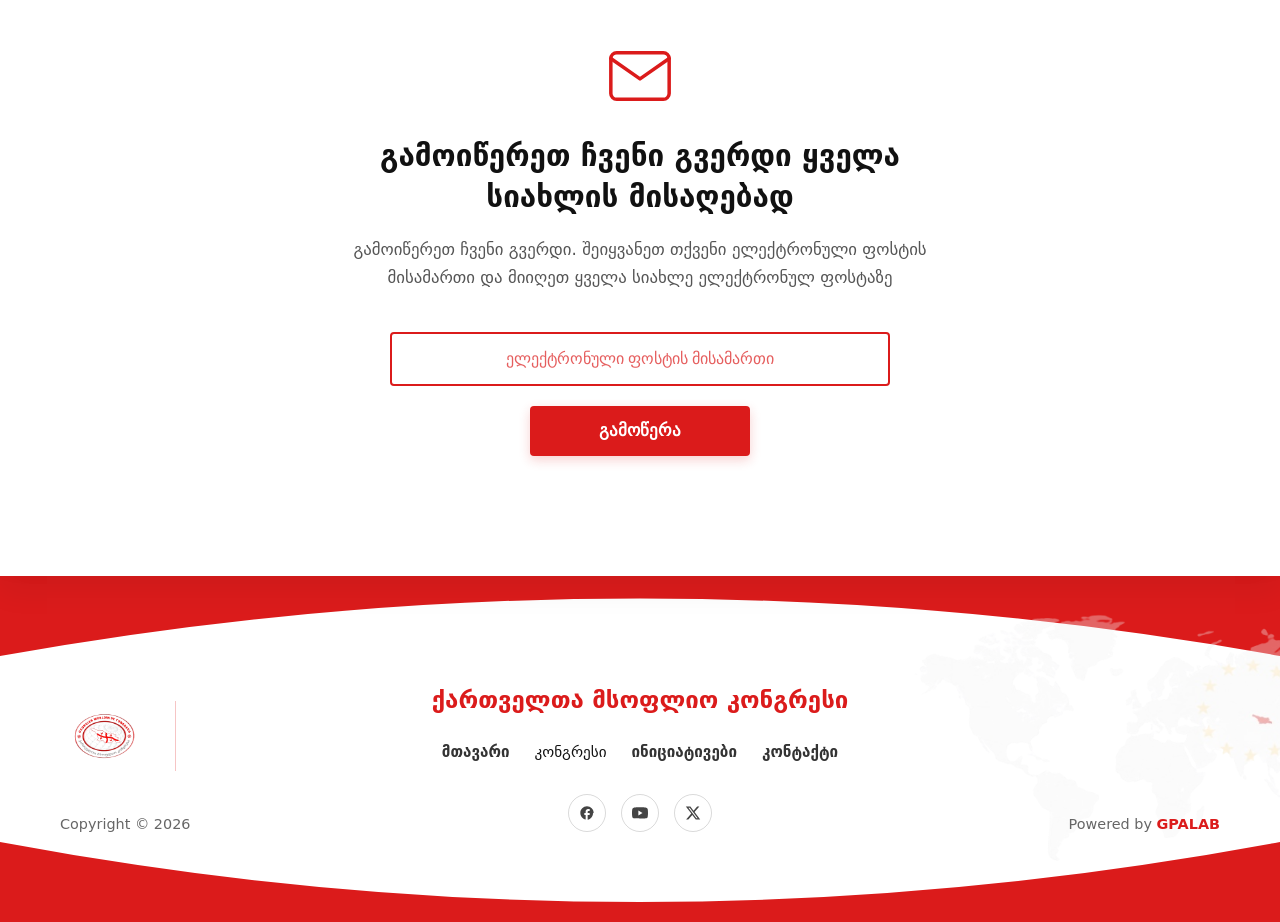
==== commit 112c6673: "Design: add patriotic and political background flags to project cards" ====
--- a/index.html
+++ b/index.html
@@ -33,7 +33,7 @@
                         <li><a href="projects.html" class="dropdown-item">პროექტები</a></li>
                     </ul>
                 </li>
-                <li><a href="#" class="navigation__link">ინიციატივები</a></li>
+                <li><a href="#" class="navigation__link">ბიზნეს-ჰაბი</a></li>
                 <li><a href="#" class="navigation__link">კონტაქტი</a></li>
             </ul>
             <!-- ბლოკი, რომელიც გამოსახული იქნება მხოლოდ მენიუს მობილურ ვერსიაში -->
--- a/css/style.css
+++ b/css/style.css
@@ -1566,12 +1566,10 @@
 
 .card-text {
     font-size: 15px;
-    color: #555555;
+    color: #000;
     line-height: 1.6;
     margin: 0;
 }
-
-/* --- УГОЛКИ --- */
 .corner {
     position: absolute;
     width: 25px;
@@ -1580,78 +1578,71 @@
     transition: all 0.4s cubic-bezier(0.25, 1, 0.5, 1);
     z-index: 1;
 }
-
 .top-left {
     top: -15px;
     left: -15px;
     border-right: none;
     border-bottom: none;
 }
-
 .top-right {
     top: -15px;
     right: -15px;
     border-left: none;
     border-bottom: none;
 }
-
 .bottom-left {
     bottom: -15px;
     left: -15px;
     border-right: none;
     border-top: none;
 }
-
 .bottom-right {
     bottom: -15px;
     right: -15px;
     border-left: none;
     border-top: none;
 }
-
-/* Эффект наведения */
 .project-card:hover .top-left {
     top: -6px;
     left: -6px;
     border-color: #c51f24;
 }
-
 .project-card:hover .top-right {
     top: -6px;
     right: -6px;
     border-color: #c51f24;
 }
-
 .project-card:hover .bottom-left {
     bottom: -6px;
     left: -6px;
     border-color: #c51f24;
 }
-
 .project-card:hover .bottom-right {
     bottom: -6px;
     right: -6px;
     border-color: #c51f24;
 }
-
-/* Адаптив */
-@media (max-width: 1200px) {
-    .projects-grid {
-        grid-template-columns: repeat(2, 1fr);
-        gap: 40px;
-    }
-}
-
-@media (max-width: 768px) {
-    .proektebi-container {
-        padding: 0 24px;
-    }
-    .projects-grid {
-        grid-template-columns: 1fr;
-        gap: 35px;
-    }
-    .top-left { top: -10px; left: -10px; }
-    .top-right { top: -10px; right: -10px; }
-    .bottom-left { bottom: -10px; left: -10px; }
-    .bottom-right { bottom: -10px; right: -10px; }
+.project-card.flag-card .card-inner {
+    background-image: linear-gradient(rgba(249, 249, 249, 0.6), rgba(249, 249, 249, 0.6)), url('../images/flags/projects-georgia.png');
+    background-size: cover;
+    background-position: center;
+    background-repeat: no-repeat;
+}
+.project-card.eu-card .card-inner {
+    background-image: linear-gradient(rgba(249, 249, 249, 0.3), rgba(249, 249, 249, 0.3)), url('../images/flags/projects-europe.png');
+    background-size: cover;
+    background-position: center;
+    background-repeat: no-repeat;
+}
+.project-card.nato-card .card-inner {
+    background-image: linear-gradient(rgba(249, 249, 249, 0.4), rgba(249, 249, 249, 0.4)), url('../images/flags/projects-nato.png');
+    background-size: cover;
+    background-position: center;
+    background-repeat: no-repeat;
+}
+.project-card.all-flags-card .card-inner {
+    background-image: linear-gradient(rgba(249, 249, 249, 0.4), rgba(249, 249, 249, 0.4)), url('../images/flags/projects-all-flags.png');
+    background-size: cover;
+    background-position: center;
+    background-repeat: no-repeat;
 }
--- a/css/responsive.css
+++ b/css/responsive.css
@@ -705,4 +705,26 @@
         overflow: auto;
         display: block;
     }
+}
+/* ==========================================================================
+    პროექტები
+   ========================================================================== */
+@media (max-width: 1200px) {
+    .projects-grid {
+        grid-template-columns: repeat(2, 1fr);
+        gap: 40px;
+    }
+}
+@media (max-width: 768px) {
+    .proektebi-container {
+        padding: 0 24px;
+    }
+    .projects-grid {
+        grid-template-columns: 1fr;
+        gap: 35px;
+    }
+    .top-left { top: -10px; left: -10px; }
+    .top-right { top: -10px; right: -10px; }
+    .bottom-left { bottom: -10px; left: -10px; }
+    .bottom-right { bottom: -10px; right: -10px; }
 }
